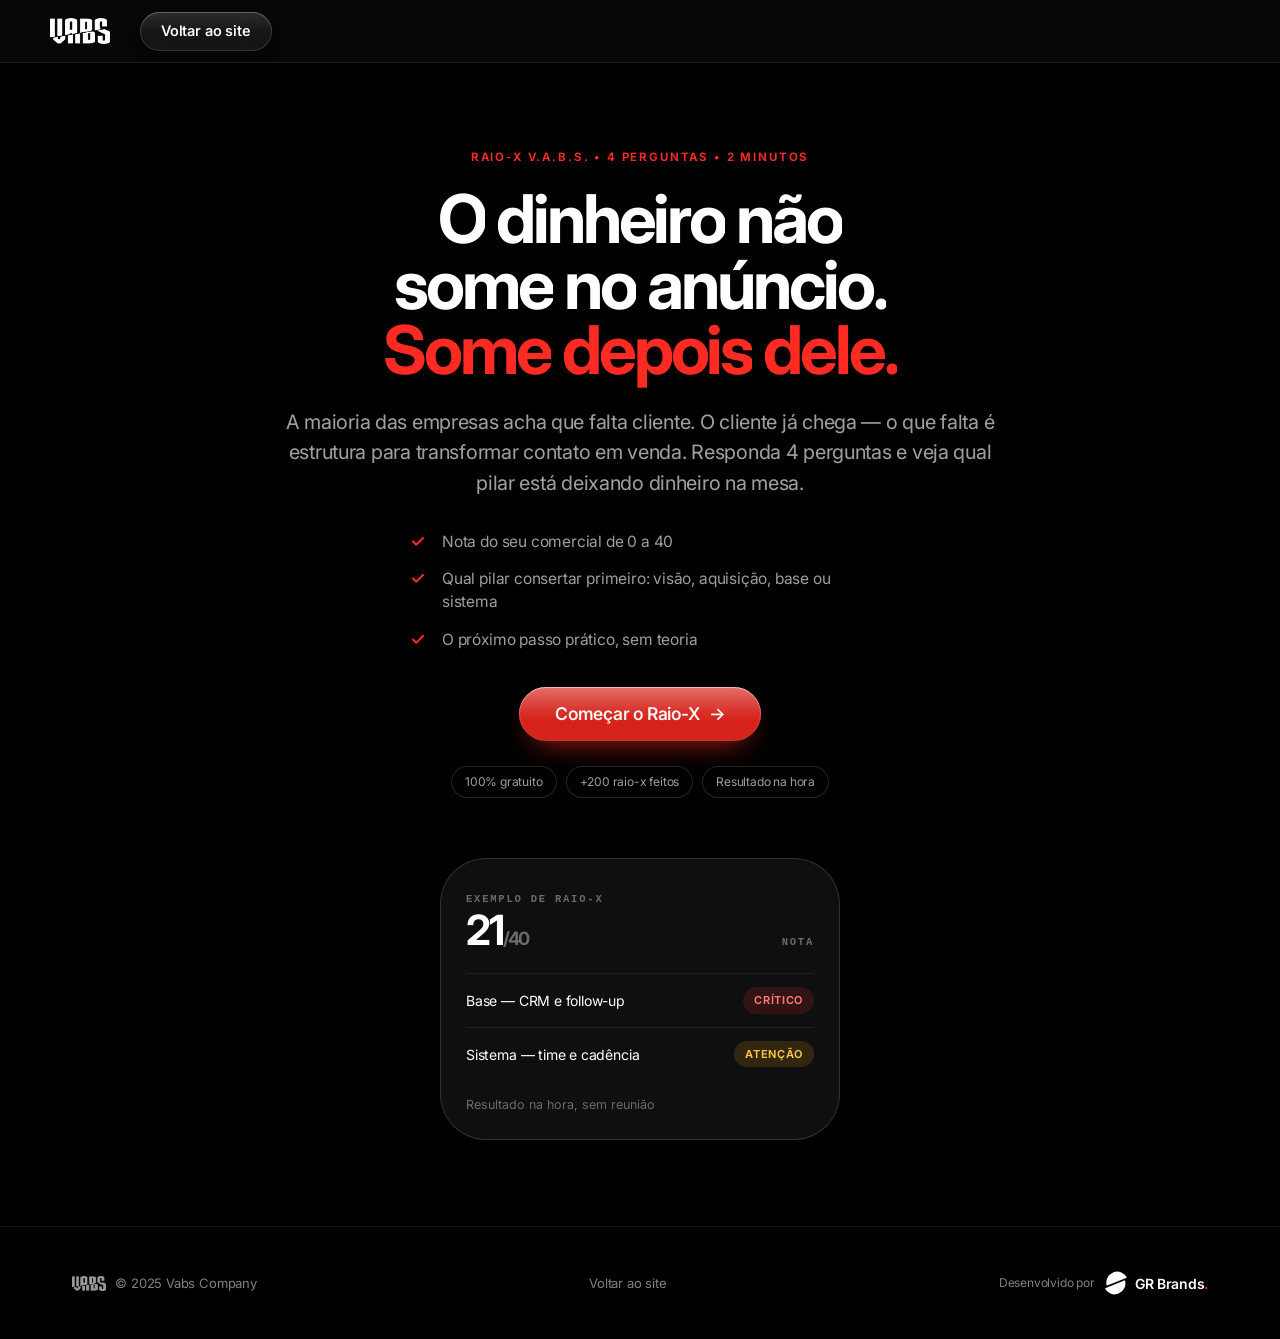
==== diagnostico.html @ a5743ab3 "Add files via upload" ====
<!doctype html>
<html lang="pt-BR">
<head>
<meta charset="utf-8">
<meta name="viewport" content="width=device-width, initial-scale=1, viewport-fit=cover">
<title>Raio-X V.A.B.S. — Vabs Company</title>
<meta name="description" content="Responda 4 perguntas e veja qual pilar do seu comercial está deixando dinheiro na mesa. Nota de 0 a 40, diagnóstico dos 4 pilares e plano de prioridades.">
<meta name="robots" content="noindex">
<meta name="theme-color" content="#000000">
<link rel="icon" href="assets/img/vabs-logo.png" type="image/png">
<link rel="preconnect" href="https://fonts.googleapis.com">
<link rel="preconnect" href="https://fonts.gstatic.com" crossorigin>
<link rel="stylesheet" href="https://fonts.googleapis.com/css2?family=Inter:opsz,wght@14..32,400;14..32,500;14..32,600;14..32,700;14..32,800&display=swap">
<link rel="stylesheet" href="assets/css/style.css">
</head>
<body class="rx">

<header class="nav">
  <div class="nav__in">
    <a class="nav__logo" href="index.html" aria-label="Vabs Company">
      <img src="assets/img/vabs-mark.png" alt="Vabs Company" width="833" height="364">
    </a>
    <div class="nav__act">
      <a class="btn btn--outline" href="index.html">Voltar ao site</a>
    </div>
  </div>
</header>

<!-- ===================== intro ===================== -->
<main class="rx__main" id="tela-intro">
  <div class="wrap wrap--narrow center">
    <span class="eyebrow">Raio-X V.A.B.S. • 4 perguntas • 2 minutos</span>
    <h1 class="h-xl" style="font-size:clamp(2.2rem,5.6vw,4.2rem)">O dinheiro não some no anúncio.<br><span class="accent">Some depois dele.</span></h1>
    <p class="lede" style="margin-top:24px">A maioria das empresas acha que falta cliente. O cliente já chega — o que falta é estrutura para transformar contato em venda. Responda 4 perguntas e veja qual pilar está deixando dinheiro na mesa.</p>

    <ul class="rx-bullets" data-cascade="110">
      <li><svg width="16" height="16" viewBox="0 0 16 16" fill="none"><path d="M3 8.5l3.2 3.2L13 5" stroke="currentColor" stroke-width="2" stroke-linecap="round" stroke-linejoin="round"/></svg>Nota do seu comercial de 0 a 40</li>
      <li><svg width="16" height="16" viewBox="0 0 16 16" fill="none"><path d="M3 8.5l3.2 3.2L13 5" stroke="currentColor" stroke-width="2" stroke-linecap="round" stroke-linejoin="round"/></svg>Qual pilar consertar primeiro: visão, aquisição, base ou sistema</li>
      <li><svg width="16" height="16" viewBox="0 0 16 16" fill="none"><path d="M3 8.5l3.2 3.2L13 5" stroke="currentColor" stroke-width="2" stroke-linecap="round" stroke-linejoin="round"/></svg>O próximo passo prático, sem teoria</li>
    </ul>

    <div style="margin-top:36px">
      <a class="btn btn--lg" href="#" id="btn-comecar">Começar o Raio-X <span class="arw">→</span></a>
    </div>

    <div class="rx-tags" data-cascade="80">
      <span>100% gratuito</span><span>+200 raio-x feitos</span><span>Resultado na hora</span>
    </div>

    <!-- exemplo -->
    <div class="rx-demo" style="text-align:left">
      <span class="mono-label">Exemplo de raio-x</span>
      <div class="rx-demo__score">
        <b>21<i style="font-style:normal;color:var(--faint);font-size:.44em">/40</i></b>
        <span class="mono-label">Nota</span>
      </div>
      <div class="rx-row"><span>Base — CRM e follow-up</span><span class="chip chip--bad">Crítico</span></div>
      <div class="rx-row"><span>Sistema — time e cadência</span><span class="chip chip--warn">Atenção</span></div>
      <p class="tiny" style="margin-top:16px">Resultado na hora, sem reunião</p>
    </div>
  </div>
</main>

<!-- ===================== quiz ===================== -->
<div id="tela-quiz" hidden>
  <div class="q-top">
    <div class="q-top__in">
      <button class="q-back" id="btn-voltar">‹ Voltar</button>
      <span class="q-step" id="q-step">Etapa 1 de 6</span>
    </div>
    <div class="wrap wrap--narrow" style="max-width:720px">
      <div class="q-bar"><i id="q-bar" style="width:17%"></i></div>
      <p class="q-eta" id="q-eta">Faltam 5 etapas — cerca de 75 segundos</p>
    </div>
  </div>

  <main class="rx__main">
    <div class="q-card" id="q-card"></div>
  </main>
</div>

<!-- ===================== resultado ===================== -->
<div id="tela-resultado" hidden>
  <main class="rx__main">
    <div class="wrap wrap--narrow">
      <div class="center" style="margin-bottom:34px">
        <span class="eyebrow">Seu Raio-X V.A.B.S.</span>
        <h1 class="h-lg" id="res-titulo">Aqui está o seu diagnóstico</h1>
      </div>

      <div class="res-score">
        <span class="mono-label">Nota do comercial</span>
        <b><span id="res-nota">0</span><i>/40</i></b>
        <p class="small" id="res-frase" style="margin-top:14px"></p>
      </div>

      <div class="res-pillars" id="res-pilares" data-cascade="110"></div>

      <div class="res-next">
        <span class="mono-label">Plano de prioridades</span>
        <h2 class="h-md" style="margin:12px 0 14px" id="res-prio"></h2>
        <p class="small" id="res-prio-d"></p>
        <div style="margin-top:26px">
          <a class="btn btn--block btn--lg" href="index.html#planos">Ver como a Vabs resolve isso <span class="arw">→</span></a>
        </div>
        <p class="tiny" style="margin-top:14px;text-align:center">Resposta em 24h úteis · Ciclo mínimo de 90 dias</p>
      </div>
    </div>
  </main>
</div>

<footer class="foot">
  <div class="foot__in">
    <div class="foot__logo">
      <img src="assets/img/vabs-mark.png" alt="" width="833" height="364">
      <span>© 2025 Vabs Company</span>
    </div>
    <nav><a href="index.html">Voltar ao site</a></nav>
    <a class="gr-credit" href="https://grbrands.com.br" target="_blank" rel="noopener noreferrer" aria-label="Desenvolvido por GR Brands — abrir site"><span>Desenvolvido por</span><span class="gr-lockup"><img src="assets/img/grbrands-icon-white.svg" alt="" width="24" height="24"><strong>GR Brands<span class="gr-dot">.</span></strong></span></a>
  </div>
</footer>

<script src="assets/js/ui.js" defer></script>
<script src="assets/js/raiox.js" defer></script>
</body>
</html>
---- assets/css/style.css ----
/* ==========================================================================
   VABS COMPANY — sistema visual
   Preto, branco e um vermelho. Tipografia grande, hairlines, muito ar.
   ========================================================================== */

/* --- 1. Reset ------------------------------------------------------------ */
*,*::before,*::after{box-sizing:border-box}
*{margin:0}
html{-webkit-text-size-adjust:100%}
img,svg,video{display:block;max-width:100%;height:auto}
button,input,select,textarea{font:inherit;color:inherit}
button{background:none;border:0;cursor:pointer}
a{color:inherit;text-decoration:none}
[hidden]{display:none!important}
:focus-visible{outline:2px solid var(--accent);outline-offset:3px;border-radius:4px}

/* --- 2. Tokens ----------------------------------------------------------- */
:root{
  --black:#000;
  --ink:#08080a;
  --paper:#fff;
  --mist:#f5f5f7;
  --mist-2:#ebebef;

  --red:#ff2b22;          /* sobre escuro */
  --red-ink:#d70015;      /* sobre claro  */

  --font:"Inter","SF Pro Display",-apple-system,BlinkMacSystemFont,"Segoe UI",Helvetica,Arial,sans-serif;
  --mono:"SF Mono",ui-monospace,"JetBrains Mono",Menlo,Consolas,monospace;

  --nav-h:52px;
  --bar-h:34px;
  --r-sm:16px;
  --r-md:24px;
  --r-lg:34px;
  --r-xl:46px;
  --r-sec:clamp(30px,3.6vw,60px);

  --ease:cubic-bezier(.24,.72,.26,1);

  /* tema padrão: escuro */
  --bg:var(--black);
  --fg:#fff;
  --dim:rgba(255,255,255,.62);
  --faint:rgba(255,255,255,.38);
  --line:rgba(255,255,255,.14);
  --line-soft:rgba(255,255,255,.07);
  --card:#0f0f12;
  --accent:var(--red);
}

.t-light{
  --bg:var(--paper);
  --fg:#0b0b0c;
  --dim:rgba(11,11,12,.62);
  --faint:rgba(11,11,12,.42);
  --line:rgba(0,0,0,.12);
  --line-soft:rgba(0,0,0,.06);
  --card:#fff;
  --accent:var(--red-ink);
}
.t-mist{
  --bg:var(--mist);
  --fg:#0b0b0c;
  --dim:rgba(11,11,12,.62);
  --faint:rgba(11,11,12,.42);
  --line:rgba(0,0,0,.12);
  --line-soft:rgba(0,0,0,.06);
  --card:#fff;
  --accent:var(--red-ink);
}
.t-ink{ --bg:var(--ink); --card:#141418; }

/* --- 3. Base ------------------------------------------------------------- */
body{
  font-family:var(--font);
  background:var(--black);
  color:#fff;
  font-size:17px;
  line-height:1.5;
  letter-spacing:-.011em;
  -webkit-font-smoothing:antialiased;
  text-rendering:optimizeLegibility;
  overflow-x:hidden;
}
::selection{background:var(--red);color:#fff}

.sec{
  background:var(--bg);
  color:var(--fg);
  padding-block:clamp(76px,9.5vw,148px);
  position:relative;
  border-radius:var(--r-sec);
}
/* a última encosta no rodapé */
.sec.final{border-radius:var(--r-sec) var(--r-sec) 0 0}

/* seções que passam por baixo da anterior */
#noventa,#clientes{z-index:2;box-shadow:0 26px 50px -26px rgba(0,0,0,.45)}
#planos,#faq{z-index:1;margin-top:calc(var(--r-sec) * -1);border-radius:0 0 var(--r-sec) var(--r-sec)}
#planos{padding-top:calc(clamp(76px,9.5vw,148px) + var(--r-sec))}
#faq{padding-top:calc(clamp(76px,9.5vw,148px) + var(--r-sec))}
.sec--tight{padding-block:clamp(56px,6vw,88px)}
.wrap{width:100%;max-width:1180px;margin-inline:auto;padding-inline:22px}
.wrap--mid{max-width:960px}
.wrap--narrow{max-width:760px}
.center{text-align:center}

/* --- 4. Tipografia ------------------------------------------------------- */
.eyebrow{
  font-size:11.5px;font-weight:650;letter-spacing:.16em;text-transform:uppercase;
  color:var(--accent);display:block;margin-bottom:20px;
}
.eyebrow--mute{color:var(--faint)}

.h-xl,.h-lg,.h-md{
  font-weight:700;letter-spacing:-.038em;line-height:1.03;text-wrap:balance;
}
.h-xl{font-size:clamp(2.6rem,6.2vw,5.1rem);line-height:.98;letter-spacing:-.045em}
.h-lg{font-size:clamp(2.1rem,4.9vw,3.75rem)}
.h-md{font-size:clamp(1.5rem,2.6vw,2.15rem);letter-spacing:-.03em}
.h-sm{font-size:clamp(1.12rem,1.6vw,1.34rem);font-weight:650;letter-spacing:-.022em;line-height:1.22}

.lede{
  font-size:clamp(1.05rem,1.55vw,1.32rem);line-height:1.52;color:var(--dim);
  font-weight:420;letter-spacing:-.014em;text-wrap:pretty;
}
.small{font-size:14px;line-height:1.5;color:var(--dim)}
.tiny{font-size:12.5px;line-height:1.45;color:var(--faint);letter-spacing:0}
.accent{color:var(--accent)}
.fg-dim{color:var(--dim)}

.mono-label{
  font-family:var(--mono);font-size:10.5px;font-weight:600;
  letter-spacing:.17em;text-transform:uppercase;color:var(--faint);
}

/* --- 5. Botões (liquid glass) -------------------------------------------- */
.btn{
  --btn-bg:var(--accent);--btn-fg:#fff;
  position:relative;isolation:isolate;overflow:hidden;
  display:inline-flex;align-items:center;justify-content:center;gap:9px;
  color:var(--btn-fg);
  background:color-mix(in srgb,var(--btn-bg) 84%,transparent);
  -webkit-backdrop-filter:blur(18px) saturate(190%);
  backdrop-filter:blur(18px) saturate(190%);
  padding:15px 28px;border-radius:999px;
  font-size:16px;font-weight:560;letter-spacing:-.012em;line-height:1;
  box-shadow:
    inset 0 1px 0 rgba(255,255,255,.42),
    inset 0 -1px 0 rgba(0,0,0,.20),
    inset 0 0 0 1px rgba(255,255,255,.18),
    0 12px 30px -14px color-mix(in srgb,var(--btn-bg) 85%,transparent);
  transition:transform .28s var(--ease),box-shadow .28s var(--ease),background .28s var(--ease);
  will-change:transform;
}
/* reflexo fixo no topo */
.btn::before{
  content:"";position:absolute;inset:0;z-index:-1;pointer-events:none;
  background:linear-gradient(180deg,rgba(255,255,255,.34),rgba(255,255,255,.07) 44%,rgba(255,255,255,0) 62%);
}
/* varredura especular no hover */
.btn::after{
  content:"";position:absolute;top:-20%;left:-65%;width:42%;height:140%;z-index:-1;
  pointer-events:none;transform:skewX(-18deg);
  background:linear-gradient(100deg,transparent,rgba(255,255,255,.30),transparent);
  transition:left .7s var(--ease);
}
.btn:hover{
  transform:translateY(-2px);
  background:color-mix(in srgb,var(--btn-bg) 94%,transparent);
  box-shadow:
    inset 0 1px 0 rgba(255,255,255,.55),
    inset 0 -1px 0 rgba(0,0,0,.22),
    inset 0 0 0 1px rgba(255,255,255,.26),
    0 20px 44px -16px color-mix(in srgb,var(--btn-bg) 90%,transparent);
}
.btn:hover::after{left:125%}
.btn:active{transform:translateY(0) scale(.985)}
.btn--lg{padding:18px 36px;font-size:17.5px}
@media(max-width:430px){
  .btn{padding:14px 22px;font-size:15px}
  .btn--lg{padding:16px 22px;font-size:15.5px}
}

.btn--solid{--btn-bg:var(--fg);--btn-fg:var(--bg)}
.btn--solid::before{background:linear-gradient(180deg,rgba(255,255,255,.22),transparent 55%)}

.btn--outline{
  --btn-fg:var(--fg);
  background:color-mix(in srgb,var(--fg) 6%,transparent);
  box-shadow:
    inset 0 1px 0 color-mix(in srgb,var(--fg) 14%,transparent),
    inset 0 0 0 1px var(--line),
    0 10px 26px -18px rgba(0,0,0,.6);
}
.btn--outline::before{background:linear-gradient(180deg,color-mix(in srgb,var(--fg) 10%,transparent),transparent 55%)}
.btn--outline:hover{
  background:color-mix(in srgb,var(--fg) 12%,transparent);
  box-shadow:
    inset 0 1px 0 color-mix(in srgb,var(--fg) 22%,transparent),
    inset 0 0 0 1px color-mix(in srgb,var(--fg) 26%,transparent),
    0 16px 34px -18px rgba(0,0,0,.6);
}
.btn--outline::after{background:linear-gradient(100deg,transparent,color-mix(in srgb,var(--fg) 16%,transparent),transparent)}

.btn--block{display:flex;width:100%}
.btn .arw{transition:transform .25s var(--ease)}
.btn:hover .arw{transform:translateX(4px)}

.link-cta{
  display:inline-flex;align-items:center;gap:5px;color:var(--accent);
  font-size:17px;font-weight:500;letter-spacing:-.014em;
}
.link-cta::after{content:"\203a";font-size:20px;line-height:1;transition:transform .25s var(--ease)}
.link-cta:hover::after{transform:translateX(4px)}

/* --- 6. Barra de anúncio + navegação ------------------------------------- */
.topbar{
  background:var(--red);color:#fff;min-height:var(--bar-h);padding-block:8px;
  display:flex;align-items:center;justify-content:center;
  font-size:12.5px;font-weight:500;letter-spacing:-.005em;
  padding-inline:44px;text-align:center;position:relative;z-index:60;
}
.topbar a{display:inline-flex;align-items:center;gap:6px}
.topbar a::after{content:"›";font-size:15px;opacity:.8}
.topbar__x{
  position:absolute;right:12px;top:50%;transform:translateY(-50%);
  width:26px;height:26px;display:grid;place-items:center;opacity:.65;font-size:15px;
}
.topbar__x:hover{opacity:1}

.nav{
  position:sticky;top:0;z-index:50;
  padding-block:0;background:transparent;border:0;
  transition:padding-block .5s var(--ease);
}
.nav.is-shrunk{padding-block:12px}

/* a ilha */
.nav__in{
  --island-pad:12px;
  position:relative;display:flex;align-items:center;gap:30px;
  width:100%;margin-inline:auto;
  padding:var(--island-pad) max(22px,calc((100vw - 1180px) / 2));
  border-radius:0;
  background:rgba(10,10,12,.62);
  -webkit-backdrop-filter:blur(26px) saturate(190%);
  backdrop-filter:blur(26px) saturate(190%);
  box-shadow:inset 0 -1px 0 rgba(255,255,255,.09);
  transition:width .55s var(--ease),background .45s var(--ease),
             box-shadow .45s var(--ease),padding .5s var(--ease),
             border-radius .5s var(--ease);
}
.nav.is-shrunk .nav__in{
  --island-pad:10px;
  width:min(1060px,calc(100% - 28px));
  padding:var(--island-pad) var(--island-pad) var(--island-pad) 24px;
  border-radius:999px;
  background:rgba(12,12,14,.80);
  box-shadow:
    inset 0 1px 0 rgba(255,255,255,.20),
    inset 0 0 0 1px rgba(255,255,255,.13),
    0 22px 52px -22px rgba(0,0,0,.95);
}

.nav__logo{display:flex;align-items:center;flex-shrink:0}
.nav__logo img{
  width:auto;height:26px;
  transition:height .45s var(--ease);
}
.nav.is-shrunk .nav__logo img{height:21px}

.nav__menu{display:none;align-items:center;gap:26px;margin-inline:auto}
.nav__menu a{
  position:relative;padding-block:6px;
  font-size:14.5px;font-weight:460;letter-spacing:-.012em;
  color:rgba(255,255,255,.72);transition:color .25s var(--ease);
}
.nav__menu a::after{
  content:"";position:absolute;left:0;right:0;bottom:0;height:2px;
  background:var(--red);border-radius:2px;
  transform:scaleX(0);transform-origin:left;
  transition:transform .38s var(--ease);
}
.nav__menu a:hover{color:#fff}
.nav__menu a:hover::after{transform:scaleX(1)}

/* seção em que estamos: a linha acende */
.nav__menu a.is-here{color:#fff}
.nav__menu a.is-here::after{transform:scaleX(1)}

.nav__act{display:flex;align-items:center;gap:9px;margin-left:auto}
.nav__act .btn{padding:12px 21px;font-size:14.5px}
.nav__ghost{display:none}

@media(min-width:900px){
  .nav__menu{display:flex}
  .nav__act{margin-left:0}
  .nav__ghost{display:inline-flex}
}

/* --- 7. Hero ------------------------------------------------------------- */
.hero{
  position:relative;background:var(--black);color:#fff;overflow:hidden;
  padding-top:clamp(40px,5vw,66px);padding-bottom:clamp(20px,4vw,40px);
  border-radius:0 0 var(--r-sec) var(--r-sec);
}
.hero__bg{
  position:absolute;inset:0;z-index:0;pointer-events:none;
  background:url("../img/hero-bg.webp") center top/cover no-repeat;
  opacity:.22;filter:grayscale(.35) contrast(1.1);
  -webkit-mask-image:linear-gradient(180deg,rgba(0,0,0,.9) 0%,rgba(0,0,0,.35) 45%,transparent 78%);
  mask-image:linear-gradient(180deg,rgba(0,0,0,.9) 0%,rgba(0,0,0,.35) 45%,transparent 78%);
}
.hero__glow{
  position:absolute;top:-180px;left:50%;transform:translateX(-50%);
  width:min(980px,120vw);aspect-ratio:1;z-index:0;pointer-events:none;
  background:radial-gradient(circle,rgba(255,43,34,.20),transparent 62%);
}
.hero__in{position:relative;z-index:1;will-change:transform}
.hero .h-xl{max-width:14ch;margin-inline:auto}
.hero__lede{max-width:56ch;margin:22px auto 0}

.hero__pill{
  display:inline-flex;align-items:center;gap:9px;margin-top:24px;
  padding:9px 18px 9px 14px;border-radius:999px;
  background:rgba(255,255,255,.05);box-shadow:inset 0 0 0 1px rgba(255,255,255,.12);
  font-size:13.5px;color:rgba(255,255,255,.8);
}
.hero__pill .dot{width:6px;height:6px;border-radius:50%;background:var(--red);flex:none}

.hero__cta{margin-top:28px;display:flex;flex-direction:column;align-items:center;gap:14px}
.hero__proof{
  margin-top:24px;display:flex;flex-wrap:wrap;align-items:center;justify-content:center;gap:12px;
}
.avatars{display:flex}
.avatars img{
  width:32px;height:32px;border-radius:50%;object-fit:cover;
  border:2px solid #000;margin-left:-9px;background:#fff;
}
.avatars img:first-child{margin-left:0}

/* Painel — card 3D que se endireita conforme a rolagem */
.panel-stage{
  position:relative;z-index:1;
  perspective:1200px;perspective-origin:50% 0%;
  padding-top:clamp(46px,6vw,74px);
}
.panel-shell{
  position:relative;max-width:960px;margin-inline:auto;
  transform-style:preserve-3d;
  transform:rotateX(20deg) scale(1.05);
  will-change:transform;
}
/* moldura externa */
.panel-frame{
  padding:clamp(7px,.9vw,13px);border-radius:calc(var(--r-xl) + 10px);
  background:linear-gradient(180deg,rgba(255,255,255,.14),rgba(255,255,255,.03));
  box-shadow:
    inset 0 1px 0 rgba(255,255,255,.22),
    inset 0 0 0 1px rgba(255,255,255,.08),
    0 9px 20px rgba(0,0,0,.30),
    0 37px 37px rgba(0,0,0,.26),
    0 84px 50px rgba(0,0,0,.15),
    0 149px 60px rgba(0,0,0,.04);
}
.panel{
  background:linear-gradient(180deg,#151519,#0c0c0f);
  border-radius:var(--r-xl);
  box-shadow:inset 0 0 0 1px rgba(255,255,255,.1);
  overflow:hidden;
}
.panel__bar{
  display:flex;align-items:center;gap:8px;padding:13px 16px;
  border-bottom:1px solid rgba(255,255,255,.08);
}
.panel__dots{display:flex;gap:6px}
.panel__dots i{width:9px;height:9px;border-radius:50%;background:rgba(255,255,255,.18)}
.panel__dots i:first-child{background:#ff5f57}
.panel__dots i:nth-child(2){background:#febc2e}
.panel__dots i:nth-child(3){background:#28c840}
.panel__title{font-size:12.5px;color:rgba(255,255,255,.5);margin-inline:auto;letter-spacing:-.005em}
.panel__live{
  display:inline-flex;align-items:center;gap:6px;font-size:11px;font-weight:600;
  color:#ff7a70;background:rgba(255,43,34,.12);padding:5px 10px;border-radius:999px;
}
.panel__live i{width:5px;height:5px;border-radius:50%;background:var(--red);animation:pulse 1.8s infinite}
@keyframes pulse{0%,100%{opacity:1}50%{opacity:.25}}

.panel__body{padding:clamp(18px,2.6vw,28px)}
.panel__head{display:flex;align-items:flex-end;justify-content:space-between;gap:16px;flex-wrap:wrap}
.panel__big{font-size:clamp(1.9rem,4vw,2.9rem);font-weight:700;letter-spacing:-.04em;line-height:1}
.panel__delta{
  font-size:13px;font-weight:600;color:#3ddc7f;
  background:rgba(61,220,127,.12);padding:6px 11px;border-radius:999px;
}
.chart{margin-top:20px;width:100%;height:auto}
.chart .line{
  fill:none;stroke:var(--red);stroke-width:2.5;stroke-linecap:round;stroke-linejoin:round;
  stroke-dasharray:1400;stroke-dashoffset:1400;
}
.is-in .chart .line{animation:draw 1.9s var(--ease) forwards}
@keyframes draw{to{stroke-dashoffset:0}}
.chart .area{fill:url(#gRed);opacity:0;transition:opacity .8s .8s}
.is-in .chart .area{opacity:1}

.panel__grid{
  display:grid;grid-template-columns:repeat(3,1fr);gap:1px;margin-top:22px;
  background:rgba(255,255,255,.08);border-radius:var(--r-sm);overflow:hidden;
}
.panel__cell{background:#0d0d10;padding:15px 14px}
.panel__cell b{display:block;margin-top:6px;font-size:19px;font-weight:650;letter-spacing:-.03em}
.panel__cell.up b{color:#3ddc7f}

/* Compromissos */
.commit{
  display:flex;flex-wrap:wrap;justify-content:center;gap:10px 30px;
  margin-top:clamp(34px,4.4vw,52px);position:relative;z-index:1;
}
.commit li{display:flex;align-items:center;gap:8px;font-size:13.5px;color:rgba(255,255,255,.66)}
.commit svg{flex:none;color:var(--red)}

/* --- 8. Marquee ---------------------------------------------------------- */
.marquee{
  border-block:1px solid var(--line);padding-block:17px;border-radius:var(--r-sec);
  background:var(--bg);color:var(--fg);overflow:hidden;
  -webkit-mask-image:linear-gradient(90deg,transparent,#000 9%,#000 91%,transparent);
  mask-image:linear-gradient(90deg,transparent,#000 9%,#000 91%,transparent);
}
.marquee__track{display:flex;width:max-content;animation:slide 42s linear infinite}
.marquee:hover .marquee__track{animation-play-state:paused}
.marquee__track span{
  padding-inline:26px;font-size:14px;font-weight:500;color:var(--dim);
  white-space:nowrap;display:flex;align-items:center;gap:26px;
}
.marquee__track span::after{content:"";width:3px;height:3px;border-radius:50%;background:var(--accent);opacity:.7}
@keyframes slide{to{transform:translateX(-50%)}}

/* --- 9. Cabeçalho de seção ---------------------------------------------- */
.shead{max-width:720px;margin-inline:auto;text-align:center;margin-bottom:clamp(40px,5vw,66px)}
.shead .lede{margin-top:18px}
.shead--left{text-align:left;margin-inline:0}

/* --- 10. Dores (cards numerados) ---------------------------------------- */
.pains{display:grid;gap:18px}
.pain{
  background:var(--card);border-radius:var(--r-lg);padding:clamp(26px,3vw,36px);
  box-shadow:inset 0 0 0 1px var(--line-soft);position:relative;overflow:hidden;
}
.pain__n{
  font-size:13px;font-weight:700;letter-spacing:.1em;color:var(--accent);
  font-family:var(--mono);display:block;margin-bottom:18px;
}
.pain p{font-size:clamp(1rem,1.35vw,1.15rem);line-height:1.45;letter-spacing:-.018em;font-weight:450}
.pain::after{
  content:"";position:absolute;left:0;top:0;width:100%;height:2px;
  background:var(--accent);transform:scaleX(0);transform-origin:left;transition:transform .6s var(--ease);
}
.pain.is-in::after{transform:scaleX(1)}
.pains-foot{margin-top:34px;text-align:center;font-size:clamp(1rem,1.5vw,1.2rem);letter-spacing:-.02em}
@media(min-width:780px){.pains{grid-template-columns:repeat(3,1fr)}}

/* --- 11. Passos ---------------------------------------------------------- */
.steps{display:grid;gap:0}
.step{
  display:grid;gap:14px;padding-block:clamp(30px,3.6vw,44px);
  border-top:1px solid var(--line);align-items:start;
}
.step:last-child{border-bottom:1px solid var(--line)}
.step__n{
  font-family:var(--mono);font-size:11px;font-weight:600;letter-spacing:.17em;
  text-transform:uppercase;color:var(--accent);padding-top:6px;
}
.step__t{font-size:clamp(1.35rem,2.4vw,2rem);font-weight:680;letter-spacing:-.032em;line-height:1.1}
.step__d{color:var(--dim);max-width:46ch;line-height:1.5}
@media(min-width:800px){
  .step{grid-template-columns:130px 1.05fr 1fr;gap:34px;align-items:baseline}
}

/* --- 12. Timeline 90 dias ----------------------------------------------- */
.tl{position:relative;display:grid;gap:34px}
.tl::before{
  content:"";position:absolute;left:19px;top:14px;bottom:14px;width:1px;background:var(--line);
}
.tl__item{position:relative;padding-left:60px}
.tl__dot{
  position:absolute;left:0;top:0;width:39px;height:39px;border-radius:50%;
  display:grid;place-items:center;background:var(--bg);
  box-shadow:inset 0 0 0 1px var(--line);
  font-size:14px;font-weight:650;color:var(--faint);transition:all .5s var(--ease);
}
.tl__item.is-in .tl__dot{background:var(--accent);color:#fff;box-shadow:none}
.tl__when{font-family:var(--mono);font-size:10.5px;font-weight:600;letter-spacing:.17em;text-transform:uppercase;color:var(--accent)}
.tl__k{font-size:clamp(1.5rem,2.6vw,2.1rem);font-weight:700;letter-spacing:-.035em;margin:7px 0 8px;line-height:1}
.tl__d{color:var(--dim);max-width:42ch}
@media(min-width:980px){
  .tl{grid-template-columns:repeat(4,1fr);gap:22px}
  .tl::before{left:20px;right:20px;top:19px;bottom:auto;width:auto;height:1px}
  .tl__item{padding-left:0;padding-top:58px}
  .tl__d{max-width:none;font-size:15px}
}

/* --- 13. Planos ---------------------------------------------------------- */
.plans{display:grid;gap:22px;align-items:start}
@media(min-width:900px){.plans{grid-template-columns:1fr 1fr;gap:26px}}
.plan{
  background:var(--card);border-radius:var(--r-xl);padding:clamp(28px,3.2vw,44px);
  box-shadow:inset 0 0 0 1px var(--line);position:relative;
  display:flex;flex-direction:column;height:100%;
}
.plan--hero{
  box-shadow:inset 0 0 0 1.5px var(--accent);
  background:linear-gradient(180deg,color-mix(in srgb,var(--accent) 7%,var(--card)),var(--card));
}
.plan__tag{
  position:absolute;top:-13px;left:clamp(28px,3.2vw,44px);
  background:var(--accent);color:#fff;font-size:10.5px;font-weight:700;
  letter-spacing:.13em;text-transform:uppercase;padding:7px 14px;border-radius:999px;
}
.plan__kind{font-family:var(--mono);font-size:10.5px;font-weight:600;letter-spacing:.17em;text-transform:uppercase;color:var(--faint)}
.plan__name{font-size:clamp(1.5rem,2.4vw,2rem);font-weight:700;letter-spacing:-.035em;margin:12px 0 14px;line-height:1.05}
.plan__desc{color:var(--dim);font-size:15.5px;line-height:1.5}
.plan__list{list-style:none;padding:0;margin:26px 0 0;display:grid;gap:13px;border-top:1px solid var(--line-soft);padding-top:26px}
.plan__list li{display:grid;grid-template-columns:19px 1fr;gap:11px;font-size:15px;line-height:1.42;align-items:start}
.plan__list svg{margin-top:3px;color:var(--accent)}
.plan__foot{margin-top:auto;padding-top:28px}
.plan__note{font-size:12.5px;color:var(--faint);line-height:1.45;margin-bottom:16px}

/* --- 14. Método V.A.B.S. ------------------------------------------------- */
.vabs{display:grid;gap:0}
.vabs__row{
  display:grid;gap:12px;padding-block:clamp(28px,3.4vw,42px);
  border-top:1px solid var(--line);position:relative;
}
.vabs__row:last-child{border-bottom:1px solid var(--line)}
.vabs__letter{
  font-size:clamp(3.2rem,7vw,5.6rem);font-weight:800;line-height:.8;letter-spacing:-.06em;
  color:transparent;-webkit-text-stroke:1.5px var(--line);
  transition:color .5s var(--ease),-webkit-text-stroke-color .5s var(--ease);
}
.vabs__row.is-in .vabs__letter{color:var(--accent);-webkit-text-stroke-color:transparent}
.vabs__name{font-size:clamp(1.3rem,2.2vw,1.75rem);font-weight:680;letter-spacing:-.03em}
.vabs__desc{color:var(--dim);max-width:52ch;line-height:1.5}
@media(min-width:820px){
  .vabs__row{grid-template-columns:150px 260px 1fr;gap:34px;align-items:center}
}

/* --- 15. Comparativo ----------------------------------------------------- */
.vs{display:grid;gap:18px}
@media(min-width:880px){.vs{grid-template-columns:1fr 1fr;gap:24px}}
.vs__col{
  border-radius:var(--r-xl);padding:clamp(28px,3.2vw,42px);
  box-shadow:inset 0 0 0 1px var(--line);position:relative;
}
.vs__col--bad{background:color-mix(in srgb,var(--fg) 3%,transparent)}
.vs__col--good{background:var(--card);box-shadow:inset 0 0 0 1.5px var(--accent)}
.vs__tag{
  position:absolute;top:-13px;left:clamp(28px,3.2vw,42px);
  background:var(--accent);color:#fff;font-size:10.5px;font-weight:700;
  letter-spacing:.13em;text-transform:uppercase;padding:7px 14px;border-radius:999px;
}
.vs__kind{font-family:var(--mono);font-size:10.5px;font-weight:600;letter-spacing:.17em;text-transform:uppercase;color:var(--faint)}
.vs__t{font-size:clamp(1.35rem,2.2vw,1.8rem);font-weight:700;letter-spacing:-.035em;margin:12px 0 22px}
.vs__list{list-style:none;padding:0;margin:0;display:grid;gap:14px}
.vs__list li{display:grid;grid-template-columns:19px 1fr;gap:11px;font-size:15.5px;line-height:1.42;align-items:start}
.vs__list svg{margin-top:3px}
.vs__col--bad .vs__list li{color:var(--dim)}
.vs__col--bad svg{color:var(--faint)}
.vs__col--good svg{color:var(--accent)}

/* --- 16. Números --------------------------------------------------------- */
.stats{display:grid;gap:2px;background:var(--line);border-radius:var(--r-lg);overflow:hidden}
@media(min-width:760px){.stats{grid-template-columns:repeat(3,1fr)}}
.stat{background:var(--bg);padding:clamp(34px,4vw,52px) 28px;text-align:center}
.stat b{
  display:block;font-size:clamp(2.7rem,6vw,4.4rem);font-weight:700;
  letter-spacing:-.05em;line-height:1;
}
.stat>span{display:block;margin-top:12px;font-size:14px;color:var(--dim)}
.stat b span{font-size:.72em;vertical-align:.06em}

/* --- 17. Prints + depoimentos ------------------------------------------- */
.prints{columns:1;column-gap:12px}
@media(min-width:700px){.prints{columns:2}}
.print{
  background:#fff;border-radius:var(--r-md);overflow:hidden;margin:0 0 12px;
  break-inside:avoid;-webkit-column-break-inside:avoid;
  box-shadow:0 1px 3px rgba(0,0,0,.2),0 18px 40px -22px rgba(0,0,0,.5);
}
.print img{width:100%}
.quotes{display:grid;gap:16px;margin-top:clamp(34px,4vw,54px)}
@media(min-width:800px){.quotes{grid-template-columns:repeat(3,1fr)}}
.quote{
  padding:clamp(24px,2.6vw,32px);border-radius:var(--r-lg);
  background:var(--card);box-shadow:inset 0 0 0 1px var(--line-soft);
}
.quote b{
  display:block;font-size:clamp(1.35rem,2.2vw,1.7rem);font-weight:700;
  letter-spacing:-.035em;color:var(--accent);margin-bottom:14px;line-height:1;
}
.quote p{font-size:15.5px;line-height:1.5;color:var(--dim)}

/* --- 18. Time ------------------------------------------------------------ */
.founders{display:grid;gap:18px;margin-bottom:22px}
@media(min-width:720px){.founders{grid-template-columns:1fr 1fr}}
.founder{
  border-radius:var(--r-xl);overflow:hidden;background:var(--card);
  box-shadow:inset 0 0 0 1px var(--line-soft);
  display:grid;grid-template-columns:118px 1fr;align-items:center;gap:0;
}
.founder img{width:100%;height:100%;object-fit:cover;aspect-ratio:3/4;filter:grayscale(1) contrast(1.05)}
.founder__txt{padding:22px}
.founder__role{font-family:var(--mono);font-size:10px;font-weight:600;letter-spacing:.16em;text-transform:uppercase;color:var(--accent)}
.founder__n{font-size:clamp(1.15rem,1.9vw,1.45rem);font-weight:680;letter-spacing:-.028em;margin:8px 0 7px}
.founder__d{font-size:14px;color:var(--dim);line-height:1.42}
@media(min-width:520px){.founder{grid-template-columns:160px 1fr}}

.roles{display:grid;grid-template-columns:repeat(2,1fr);gap:2px;padding:0;margin:0;background:var(--line);border-radius:var(--r-md);overflow:hidden}
@media(min-width:680px){.roles{grid-template-columns:repeat(4,1fr)}}
.roles li{
  background:var(--bg);list-style:none;padding:22px 16px;text-align:center;
  font-size:13.5px;font-weight:500;color:var(--dim);letter-spacing:-.008em;
}
.team-foot{margin-top:30px;text-align:center;font-size:clamp(1rem,1.5vw,1.2rem);letter-spacing:-.02em}

/* --- 19. Galeria (carrossel) -------------------------------------------- */
.gal4__head{
  display:flex;align-items:flex-end;justify-content:space-between;gap:26px;
  margin-bottom:clamp(28px,3.6vw,48px);
}
.gal4__head .lede{margin-top:16px;max-width:52ch}
.gal4__nav{display:none;gap:10px;flex-shrink:0}
@media(min-width:768px){.gal4__nav{display:flex}}
.gal4__btn{
  width:46px;height:46px;border-radius:999px;display:grid;place-items:center;
  color:var(--fg);background:color-mix(in srgb,var(--fg) 5%,transparent);
  -webkit-backdrop-filter:blur(16px) saturate(180%);
  backdrop-filter:blur(16px) saturate(180%);
  box-shadow:inset 0 1px 0 color-mix(in srgb,var(--fg) 16%,transparent),
             inset 0 0 0 1px var(--line);
  transition:transform .25s var(--ease),background .25s var(--ease),opacity .25s var(--ease);
}
.gal4__btn:hover{transform:translateY(-2px);background:color-mix(in srgb,var(--fg) 12%,transparent)}
.gal4__btn:disabled{opacity:.3;pointer-events:none}

.gal4{
  display:flex;gap:20px;overflow-x:auto;align-items:flex-start;
  --gal-pad:max(22px,calc((100vw - 1180px) / 2));
  padding-inline:var(--gal-pad);padding-block:20px;
  scroll-padding-inline-start:var(--gal-pad);
  scroll-snap-type:x mandatory;scrollbar-width:none;
}
.gal4::-webkit-scrollbar{display:none}
.gal4__item{
  flex:0 0 min(78vw,330px);scroll-snap-align:start;margin:0;
  position:relative;min-height:27rem;overflow:hidden;
  border-radius:var(--r-xl);background:var(--card);
  box-shadow:inset 0 0 0 1px var(--line-soft);
  transition:transform .5s var(--ease);
}
@media(min-width:1024px){.gal4__item{flex-basis:360px}}
.gal4__item:hover{transform:translateY(-6px)}
.gal4__item{cursor:zoom-in}
.gal4__item:focus-visible{outline:2px solid var(--accent);outline-offset:4px}
.gal4__item img{
  position:absolute;inset:0;width:100%;height:100%;object-fit:cover;object-position:center;
  transition:transform .6s var(--ease);
}
.gal4__item:hover img{transform:scale(1.06)}
.gal4__item figcaption{
  position:absolute;inset:auto 0 0 0;padding:26px;
  color:#fff;font-size:15px;line-height:1.4;
  background:linear-gradient(180deg,transparent,rgba(0,0,0,.55) 45%,rgba(0,0,0,.86));
}
/* degraus da cascata */
.gal4__item:nth-child(2){margin-top:20px}
.gal4__item:nth-child(3){margin-top:40px}
.gal4__item:nth-child(4){margin-top:20px}
@media(max-width:767px){.gal4__item{margin-top:0!important}}

.gal4__dots{display:flex;justify-content:center;gap:8px;margin-top:26px}
.gal4__dots button{
  width:8px;height:8px;border-radius:50%;
  background:color-mix(in srgb,var(--fg) 20%,transparent);
  transition:background .3s var(--ease),width .3s var(--ease);
}
.gal4__dots button[aria-current="true"]{background:var(--accent);width:22px;border-radius:999px}

/* --- 19b. Lightbox ------------------------------------------------------- */
.lb{
  width:min(1100px,92vw);max-width:none;max-height:94vh;
  margin:auto;padding:0;border:0;background:transparent;color:#fff;overflow:visible;
}
.lb[open]{display:flex;flex-direction:column;align-items:center;justify-content:center}
.lb::backdrop{
  background:rgba(0,0,0,.72);
  -webkit-backdrop-filter:blur(18px) saturate(160%);
  backdrop-filter:blur(18px) saturate(160%);
}
.lb[open]{animation:lbIn .38s cubic-bezier(.24,.72,.26,1)}
@keyframes lbIn{from{opacity:0;transform:scale(.96) translateY(14px)}to{opacity:1;transform:none}}
.lb__fig{
  margin:0;width:auto;max-width:100%;border-radius:var(--r-xl);overflow:hidden;
  background:#101013;box-shadow:0 40px 90px -30px rgba(0,0,0,.9);
}
.lb__fig img{display:block;width:auto;max-width:100%;max-height:76vh}
.lb__cap{
  display:flex;align-items:center;justify-content:center;gap:10px;
  margin-top:16px;font-size:13px;color:rgba(255,255,255,.62);
}
.lb__btn{
  position:absolute;top:50%;translate:0 -50%;
  width:52px;height:52px;border-radius:999px;display:grid;place-items:center;
  color:#fff;background:rgba(255,255,255,.12);
  -webkit-backdrop-filter:blur(18px) saturate(180%);
  backdrop-filter:blur(18px) saturate(180%);
  box-shadow:inset 0 1px 0 rgba(255,255,255,.3),inset 0 0 0 1px rgba(255,255,255,.16);
  transition:transform .25s var(--ease),background .25s var(--ease);
}
.lb__btn:hover{transform:translateY(-50%) scale(1.06);background:rgba(255,255,255,.2)}
.lb__prev{left:-16px}
.lb__next{right:-16px}
@media(max-width:820px){.lb__prev{left:6px}.lb__next{right:6px}}
.lb__x{
  position:absolute;top:-48px;right:0;
  width:40px;height:40px;border-radius:999px;display:grid;place-items:center;
  color:#fff;background:rgba(255,255,255,.12);
  box-shadow:inset 0 0 0 1px rgba(255,255,255,.16);
}
.lb__x:hover{background:rgba(255,255,255,.22)}

/* --- 20. FAQ ------------------------------------------------------------- */
.faq{border-top:1px solid var(--line)}
.faq__i{border-bottom:1px solid var(--line)}
.faq__q{
  width:100%;display:flex;align-items:center;justify-content:space-between;gap:24px;
  padding:26px 0;text-align:left;
  font-size:clamp(1.02rem,1.55vw,1.2rem);font-weight:560;letter-spacing:-.022em;
}
.faq__q:hover{color:var(--accent)}
.faq__ic{
  flex:none;width:26px;height:26px;border-radius:50%;display:grid;place-items:center;
  box-shadow:inset 0 0 0 1px var(--line);transition:transform .35s var(--ease),background .25s;
  font-size:17px;line-height:0;color:var(--fg);
}
.faq__i.is-open .faq__ic{transform:rotate(45deg);background:var(--accent);color:#fff;box-shadow:none}
.faq__a{overflow:hidden;display:grid;grid-template-rows:0fr;transition:grid-template-rows .4s var(--ease)}
.faq__i.is-open .faq__a{grid-template-rows:1fr}
.faq__a>div{min-height:0}
.faq__a p{padding-bottom:28px;max-width:66ch;color:var(--dim);line-height:1.55}

/* --- 21. CTA final ------------------------------------------------------- */
.final{
  position:relative;overflow:hidden;text-align:center;
  padding-block:clamp(88px,11vw,164px);
}
.final__glow{
  position:absolute;left:50%;top:50%;transform:translate(-50%,-50%);
  width:min(1100px,140vw);aspect-ratio:1;pointer-events:none;
  background:radial-gradient(circle,rgba(255,43,34,.20),transparent 60%);
}
.final__in{position:relative;z-index:1}

/* --- 22. Rodapé ---------------------------------------------------------- */
.foot{background:var(--black);color:rgba(255,255,255,.5);padding-block:44px;border-top:1px solid rgba(255,255,255,.08)}
.foot__in{
  max-width:1180px;margin-inline:auto;padding-inline:22px;
  display:flex;flex-wrap:wrap;align-items:center;justify-content:space-between;gap:18px;
  font-size:13px;
}
.foot__logo{display:flex;align-items:center;gap:9px}
.foot__logo img{width:auto;height:15px;opacity:.6}
.foot nav{display:flex;flex-wrap:wrap;gap:20px}
.foot nav a:hover{color:#fff}

/* assinatura GR Brands */
.gr-credit{
  display:inline-flex;align-items:center;gap:.55rem;flex:none;
  color:rgba(255,255,255,.5);font-size:12px;
  transition:transform .25s var(--ease),color .25s var(--ease);
}
.gr-credit:hover{transform:translateY(-1px);color:rgba(255,255,255,.72)}
.gr-lockup{display:inline-flex;align-items:center;gap:.45rem;color:#fff}
.gr-credit .gr-lockup img{width:24px;height:24px;flex:none}
.gr-lockup strong{font-size:14px;font-weight:600;letter-spacing:-.02em;white-space:nowrap}
.gr-dot{color:var(--red)}
@media(max-width:700px){.gr-credit{width:100%;margin-top:.25rem}}

/* --- 23. Cascata --------------------------------------------------------- */
.casc>*{
  opacity:0;transform:translateY(34px) scale(.985);
  transition:opacity .72s var(--ease),transform .72s var(--ease);
}
.casc.is-in>*{opacity:1;transform:none}

/* --- 24. Títulos palavra a palavra --------------------------------------- */
.anim-t .w{
  display:inline-block;overflow:hidden;vertical-align:bottom;
  padding-bottom:.14em;margin-bottom:-.14em;
}
.anim-t .w>span{
  display:inline-block;transform:translateY(106%);
  transition:transform .9s var(--ease);
}
.anim-t.is-in .w>span{transform:none}

/* --- 25. Reveal ---------------------------------------------------------- */
.rv{opacity:0;transform:translateY(22px);transition:opacity .75s var(--ease),transform .75s var(--ease)}
.rv.is-in{opacity:1;transform:none}
.rv-d1{transition-delay:.08s}.rv-d2{transition-delay:.16s}.rv-d3{transition-delay:.24s}
@media(prefers-reduced-motion:reduce){
  *,*::before,*::after{animation-duration:.001ms!important;transition-duration:.001ms!important}
  .rv{opacity:1;transform:none}
  .casc>*{opacity:1;transform:none}
  .panel-shell{transform:none!important}
  .anim-t .w>span{transform:none}
  .chart .line{stroke-dashoffset:0}
}

/* ==========================================================================
   RAIO-X (diagnóstico)
   ========================================================================== */
.rx{min-height:100svh;display:flex;flex-direction:column;background:var(--black)}
.rx__main{flex:1;display:flex;align-items:center;padding-block:clamp(40px,7vw,86px)}

.rx-bullets{list-style:none;padding:0;margin:32px 0 0;display:grid;gap:14px;text-align:left;max-width:460px;margin-inline:auto}
.rx-bullets li{display:grid;grid-template-columns:20px 1fr;gap:12px;align-items:start;font-size:15.5px;color:var(--dim)}
.rx-bullets svg{margin-top:3px;color:var(--accent)}
.rx-tags{display:flex;flex-wrap:wrap;justify-content:center;gap:9px;margin-top:26px}
.rx-tags span{
  font-size:12px;color:var(--dim);padding:7px 14px;border-radius:999px;
  box-shadow:inset 0 0 0 1px var(--line);
}

.rx-demo{
  max-width:400px;margin:clamp(40px,5vw,60px) auto 0;padding:26px;
  border-radius:var(--r-xl);background:var(--card);box-shadow:inset 0 0 0 1px var(--line);
}
.rx-demo__score{display:flex;align-items:baseline;justify-content:space-between;margin-bottom:22px}
.rx-demo__score b{font-size:2.6rem;font-weight:700;letter-spacing:-.05em;line-height:1}
.rx-row{display:flex;align-items:center;justify-content:space-between;gap:14px;padding:13px 0;border-top:1px solid var(--line-soft);font-size:14px}
.chip{font-size:11px;font-weight:650;letter-spacing:.06em;text-transform:uppercase;padding:5px 11px;border-radius:999px}
.chip--bad{background:rgba(255,43,34,.14);color:#ff7a70}
.chip--warn{background:rgba(255,180,0,.14);color:#ffc248}
.chip--ok{background:rgba(61,220,127,.14);color:#3ddc7f}

/* Quiz */
.q-top{padding-block:18px;border-bottom:1px solid var(--line)}
.q-top__in{max-width:720px;margin-inline:auto;padding-inline:22px;display:flex;align-items:center;gap:16px}
.q-back{font-size:13.5px;color:var(--dim);display:inline-flex;align-items:center;gap:5px}
.q-back:hover{color:var(--fg)}
.q-step{font-family:var(--mono);font-size:10.5px;font-weight:600;letter-spacing:.16em;text-transform:uppercase;color:var(--faint);margin-left:auto}
.q-bar{height:2px;background:var(--line);border-radius:2px;margin-top:14px;overflow:hidden}
.q-bar i{display:block;height:100%;background:var(--accent);border-radius:2px;transition:width .5s var(--ease)}

.q-eta{text-align:center;font-size:12.5px;color:var(--faint);margin-top:12px}
.q-card{max-width:720px;margin-inline:auto;padding-inline:22px;width:100%}
.q-q{font-size:clamp(1.5rem,3.4vw,2.35rem);font-weight:700;letter-spacing:-.038em;line-height:1.1;text-wrap:balance}
.q-hint{margin-top:14px;color:var(--dim);font-size:15.5px}
.q-opts{display:grid;gap:11px;margin-top:34px}
.q-opt{
  display:flex;align-items:center;gap:15px;width:100%;text-align:left;
  padding:19px 22px;border-radius:var(--r-md);background:var(--card);
  box-shadow:inset 0 0 0 1px var(--line);
  font-size:16px;font-weight:480;letter-spacing:-.015em;
  transition:transform .2s var(--ease),box-shadow .2s var(--ease),background .2s var(--ease);
}
.q-opt:hover{transform:translateX(3px);box-shadow:inset 0 0 0 1.5px var(--accent)}
.q-opt__k{
  flex:none;width:26px;height:26px;border-radius:7px;display:grid;place-items:center;
  font-family:var(--mono);font-size:11px;font-weight:600;color:var(--faint);
  box-shadow:inset 0 0 0 1px var(--line);
}
.q-opt:hover .q-opt__k{background:var(--accent);color:#fff;box-shadow:none}
.q-opt.is-sel{box-shadow:inset 0 0 0 1.5px var(--accent);background:color-mix(in srgb,var(--accent) 9%,var(--card))}

.q-fade{animation:qin .45s var(--ease) both}
@keyframes qin{from{opacity:0;transform:translateY(14px)}to{opacity:1;transform:none}}

/* Formulário */
.f-grid{display:grid;gap:16px;margin-top:28px}
.f-field label{display:block;font-family:var(--mono);font-size:10px;font-weight:600;letter-spacing:.16em;text-transform:uppercase;color:var(--faint);margin-bottom:8px}
.f-field input{
  width:100%;padding:15px 17px;border-radius:var(--r-sm);background:var(--card);
  box-shadow:inset 0 0 0 1px var(--line);border:0;font-size:16px;letter-spacing:-.012em;
  transition:box-shadow .2s;
}
.f-field input::placeholder{color:var(--faint)}
.f-field input:focus{outline:0;box-shadow:inset 0 0 0 1.5px var(--accent)}
.f-field input:user-invalid{box-shadow:inset 0 0 0 1.5px var(--accent)}
.f-note{text-align:center;font-size:12.5px;color:var(--faint);margin-top:16px}

/* Resultado */
.res-score{
  text-align:center;padding:clamp(30px,4vw,46px);border-radius:var(--r-xl);
  background:var(--card);box-shadow:inset 0 0 0 1px var(--line);
}
.res-score b{display:block;font-size:clamp(3.4rem,10vw,5.4rem);font-weight:700;letter-spacing:-.055em;line-height:1}
.res-score b i{font-style:normal;font-size:.36em;color:var(--faint);letter-spacing:-.03em}
.res-pillars{display:grid;gap:12px;margin-top:20px}
.res-p{padding:20px 22px;border-radius:var(--r-md);background:var(--card);box-shadow:inset 0 0 0 1px var(--line)}
.res-p__top{display:flex;align-items:center;justify-content:space-between;gap:14px;margin-bottom:13px}
.res-p__n{font-weight:620;letter-spacing:-.02em;font-size:15.5px}
.res-p__bar{height:5px;border-radius:5px;background:var(--line);overflow:hidden}
.res-p__bar i{display:block;height:100%;border-radius:5px;background:var(--accent);width:0;transition:width .9s var(--ease)}
.res-next{
  margin-top:20px;padding:clamp(24px,3vw,34px);border-radius:var(--r-xl);
  box-shadow:inset 0 0 0 1.5px var(--accent);
  background:linear-gradient(180deg,color-mix(in srgb,var(--accent) 8%,var(--card)),var(--card));
}
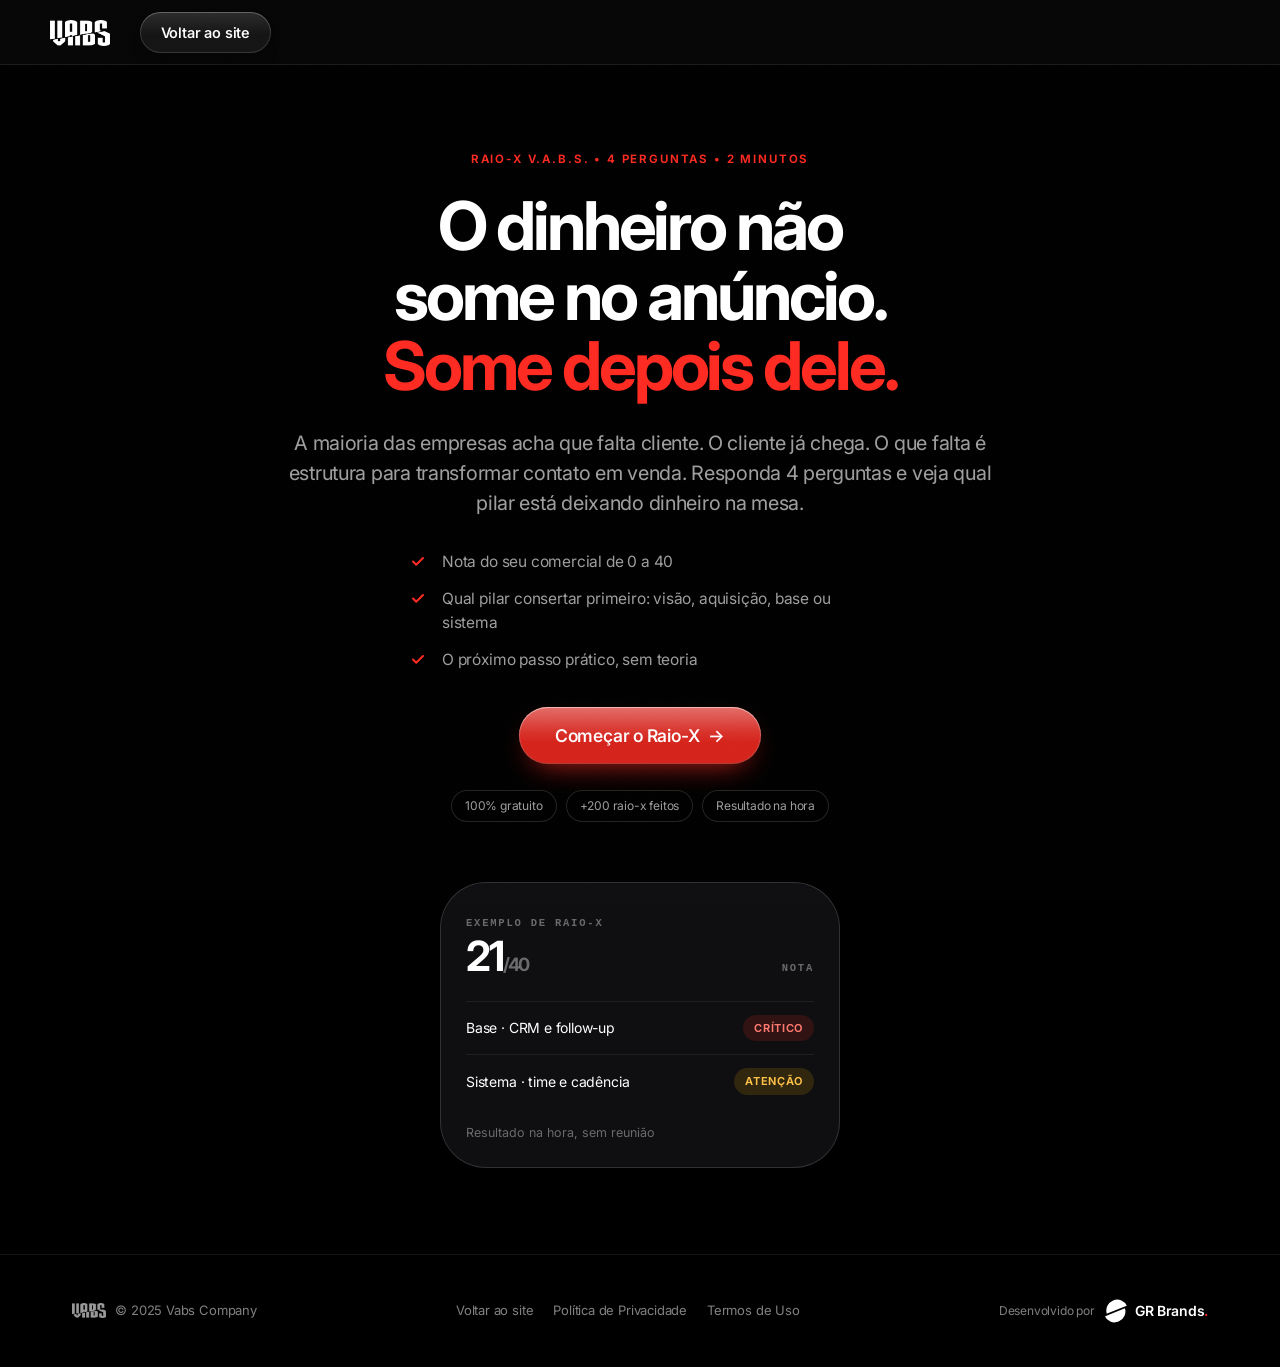
==== commit b897bf52: "Add files via upload" ====
--- a/diagnostico.html
+++ b/diagnostico.html
@@ -3,7 +3,7 @@
 <head>
 <meta charset="utf-8">
 <meta name="viewport" content="width=device-width, initial-scale=1, viewport-fit=cover">
-<title>Raio-X V.A.B.S. — Vabs Company</title>
+<title>Raio-X V.A.B.S. · Vabs Company</title>
 <meta name="description" content="Responda 4 perguntas e veja qual pilar do seu comercial está deixando dinheiro na mesa. Nota de 0 a 40, diagnóstico dos 4 pilares e plano de prioridades.">
 <meta name="robots" content="noindex">
 <meta name="theme-color" content="#000000">
@@ -11,14 +11,14 @@
 <link rel="preconnect" href="https://fonts.googleapis.com">
 <link rel="preconnect" href="https://fonts.gstatic.com" crossorigin>
 <link rel="stylesheet" href="https://fonts.googleapis.com/css2?family=Inter:opsz,wght@14..32,400;14..32,500;14..32,600;14..32,700;14..32,800&display=swap">
-<link rel="stylesheet" href="assets/css/style.css">
+<link rel="stylesheet" href="assets/css/style.css?v=20260917-12">
 </head>
 <body class="rx">
 
 <header class="nav">
   <div class="nav__in">
     <a class="nav__logo" href="index.html" aria-label="Vabs Company">
-      <img src="assets/img/vabs-mark.png" alt="Vabs Company" width="833" height="364">
+      <img src="assets/img/vabs-mark.webp" alt="Vabs Company" width="833" height="364">
     </a>
     <div class="nav__act">
       <a class="btn btn--outline" href="index.html">Voltar ao site</a>
@@ -31,7 +31,7 @@
   <div class="wrap wrap--narrow center">
     <span class="eyebrow">Raio-X V.A.B.S. • 4 perguntas • 2 minutos</span>
     <h1 class="h-xl" style="font-size:clamp(2.2rem,5.6vw,4.2rem)">O dinheiro não some no anúncio.<br><span class="accent">Some depois dele.</span></h1>
-    <p class="lede" style="margin-top:24px">A maioria das empresas acha que falta cliente. O cliente já chega — o que falta é estrutura para transformar contato em venda. Responda 4 perguntas e veja qual pilar está deixando dinheiro na mesa.</p>
+    <p class="lede" style="margin-top:24px">A maioria das empresas acha que falta cliente. O cliente já chega. O que falta é estrutura para transformar contato em venda. Responda 4 perguntas e veja qual pilar está deixando dinheiro na mesa.</p>
 
     <ul class="rx-bullets" data-cascade="110">
       <li><svg width="16" height="16" viewBox="0 0 16 16" fill="none"><path d="M3 8.5l3.2 3.2L13 5" stroke="currentColor" stroke-width="2" stroke-linecap="round" stroke-linejoin="round"/></svg>Nota do seu comercial de 0 a 40</li>
@@ -54,8 +54,8 @@
         <b>21<i style="font-style:normal;color:var(--faint);font-size:.44em">/40</i></b>
         <span class="mono-label">Nota</span>
       </div>
-      <div class="rx-row"><span>Base — CRM e follow-up</span><span class="chip chip--bad">Crítico</span></div>
-      <div class="rx-row"><span>Sistema — time e cadência</span><span class="chip chip--warn">Atenção</span></div>
+      <div class="rx-row"><span>Base · CRM e follow-up</span><span class="chip chip--bad">Crítico</span></div>
+      <div class="rx-row"><span>Sistema · time e cadência</span><span class="chip chip--warn">Atenção</span></div>
       <p class="tiny" style="margin-top:16px">Resultado na hora, sem reunião</p>
     </div>
   </div>
@@ -70,7 +70,7 @@
     </div>
     <div class="wrap wrap--narrow" style="max-width:720px">
       <div class="q-bar"><i id="q-bar" style="width:17%"></i></div>
-      <p class="q-eta" id="q-eta">Faltam 5 etapas — cerca de 75 segundos</p>
+      <p class="q-eta" id="q-eta">Faltam 5 etapas, cerca de 75 segundos</p>
     </div>
   </div>
 
@@ -112,15 +112,20 @@
 <footer class="foot">
   <div class="foot__in">
     <div class="foot__logo">
-      <img src="assets/img/vabs-mark.png" alt="" width="833" height="364">
+      <img src="assets/img/vabs-mark.webp" alt="" width="833" height="364">
       <span>© 2025 Vabs Company</span>
     </div>
-    <nav><a href="index.html">Voltar ao site</a></nav>
-    <a class="gr-credit" href="https://grbrands.com.br" target="_blank" rel="noopener noreferrer" aria-label="Desenvolvido por GR Brands — abrir site"><span>Desenvolvido por</span><span class="gr-lockup"><img src="assets/img/grbrands-icon-white.svg" alt="" width="24" height="24"><strong>GR Brands<span class="gr-dot">.</span></strong></span></a>
+    <nav>
+      <a href="index.html">Voltar ao site</a>
+      <a href="#" data-legal="privacidade">Política de Privacidade</a>
+      <a href="#" data-legal="termos">Termos de Uso</a>
+    </nav>
+    <a class="gr-credit" href="https://grbrands.com.br" target="_blank" rel="noopener noreferrer" aria-label="Desenvolvido por GR Brands, abrir site"><span>Desenvolvido por</span><span class="gr-lockup"><img src="assets/img/grbrands-icon-white.svg" alt="" width="24" height="24" loading="lazy"><strong>GR Brands<span class="gr-dot">.</span></strong></span></a>
   </div>
 </footer>
 
-<script src="assets/js/ui.js" defer></script>
-<script src="assets/js/raiox.js" defer></script>
+<script src="assets/js/ui.js?v=20260917-13" defer></script>
+<script src="assets/js/legal.js?v=20260916-5" defer></script>
+<script src="assets/js/raiox.js?v=20260916-5" defer></script>
 </body>
 </html>
--- a/assets/css/style.css
+++ b/assets/css/style.css
@@ -1,5 +1,5 @@
 /* ==========================================================================
-   VABS COMPANY — sistema visual
+   VABS COMPANY · sistema visual
    Preto, branco e um vermelho. Tipografia grande, hairlines, muito ar.
    ========================================================================== */
 
@@ -11,6 +11,7 @@
 button,input,select,textarea{font:inherit;color:inherit}
 button{background:none;border:0;cursor:pointer}
 a{color:inherit;text-decoration:none}
+a,button,input,select,textarea,summary,[role=button],[tabindex]{-webkit-tap-highlight-color:transparent}
 [hidden]{display:none!important}
 :focus-visible{outline:2px solid var(--accent);outline-offset:3px;border-radius:4px}
 
@@ -36,7 +37,12 @@
   --r-xl:46px;
   --r-sec:clamp(30px,3.6vw,60px);
 
-  --ease:cubic-bezier(.24,.72,.26,1);
+  --ease:cubic-bezier(.25,.1,.25,1);
+  --ease-out:cubic-bezier(.22,1,.36,1);
+  --ease-spring:cubic-bezier(.2,.8,.2,1);
+
+  /* grão de filme: mata o banding dos brilhos e dá textura */
+  --grain:url("data:image/svg+xml,%3Csvg xmlns='http://www.w3.org/2000/svg' width='180' height='180'%3E%3Cfilter id='n'%3E%3CfeTurbulence type='fractalNoise' baseFrequency='.8' numOctaves='3' stitchTiles='stitch'/%3E%3CfeColorMatrix type='saturate' values='0'/%3E%3C/filter%3E%3Crect width='180' height='180' filter='url(%23n)'/%3E%3C/svg%3E");
 
   /* tema padrão: escuro */
   --bg:var(--black);
@@ -47,6 +53,9 @@
   --line-soft:rgba(255,255,255,.07);
   --card:#0f0f12;
   --accent:var(--red);
+  /* luz que entra por cima de cada seção */
+  --amb:radial-gradient(120% 62% at 50% -12%,rgba(255,43,34,.085),transparent 62%);
+  --lit:rgba(255,43,34,.16);
 }
 
 .t-light{
@@ -58,6 +67,8 @@
   --line-soft:rgba(0,0,0,.06);
   --card:#fff;
   --accent:var(--red-ink);
+  --amb:radial-gradient(110% 58% at 50% -14%,rgba(11,11,12,.05),transparent 64%);
+  --lit:rgba(215,0,21,.10);
 }
 .t-mist{
   --bg:var(--mist);
@@ -68,8 +79,13 @@
   --line-soft:rgba(0,0,0,.06);
   --card:#fff;
   --accent:var(--red-ink);
-}
-.t-ink{ --bg:var(--ink); --card:#141418; }
+  --amb:radial-gradient(110% 58% at 50% -14%,rgba(11,11,12,.05),transparent 64%);
+  --lit:rgba(215,0,21,.10);
+}
+.t-ink{
+  --bg:var(--ink); --card:#141418;
+  --amb:radial-gradient(120% 62% at 50% -12%,rgba(255,43,34,.12),transparent 64%);
+}
 
 /* --- 3. Base ------------------------------------------------------------- */
 body{
@@ -85,18 +101,33 @@
 }
 ::selection{background:var(--red);color:#fff}
 
+/* véu de grão sobre a página inteira */
+body::after{
+  content:"";position:fixed;inset:0;z-index:900;pointer-events:none;
+  background-image:var(--grain);background-size:180px 180px;
+  opacity:.042;mix-blend-mode:overlay;
+}
+
 .sec{
   background:var(--bg);
   color:var(--fg);
   padding-block:clamp(76px,9.5vw,148px);
-  position:relative;
+  position:relative;isolation:isolate;
   border-radius:var(--r-sec);
+}
+/* a luz que desce do topo da seção */
+.sec::before{
+  content:"";position:absolute;inset:0;z-index:-1;pointer-events:none;
+  border-radius:inherit;background:var(--amb,none);
 }
 /* a última encosta no rodapé */
 .sec.final{border-radius:var(--r-sec) var(--r-sec) 0 0}
 
 /* seções que passam por baixo da anterior */
-#noventa,#clientes{z-index:2;box-shadow:0 26px 50px -26px rgba(0,0,0,.45)}
+#noventa,#clientes{
+  z-index:2;
+  box-shadow:0 26px 50px -26px rgba(0,0,0,.45),inset 0 1px 0 rgba(255,255,255,.55);
+}
 #planos,#faq{z-index:1;margin-top:calc(var(--r-sec) * -1);border-radius:0 0 var(--r-sec) var(--r-sec)}
 #planos{padding-top:calc(clamp(76px,9.5vw,148px) + var(--r-sec))}
 #faq{padding-top:calc(clamp(76px,9.5vw,148px) + var(--r-sec))}
@@ -111,15 +142,14 @@
   font-size:11.5px;font-weight:650;letter-spacing:.16em;text-transform:uppercase;
   color:var(--accent);display:block;margin-bottom:20px;
 }
-.eyebrow--mute{color:var(--faint)}
 
 .h-xl,.h-lg,.h-md{
-  font-weight:700;letter-spacing:-.038em;line-height:1.03;text-wrap:balance;
-}
-.h-xl{font-size:clamp(2.6rem,6.2vw,5.1rem);line-height:.98;letter-spacing:-.045em}
+  font-weight:700;letter-spacing:-.038em;line-height:1.08;text-wrap:balance;
+  padding-block:.04em;
+}
+.h-xl{font-size:clamp(2.6rem,6.2vw,5.1rem);line-height:1.04;letter-spacing:-.045em}
 .h-lg{font-size:clamp(2.1rem,4.9vw,3.75rem)}
 .h-md{font-size:clamp(1.5rem,2.6vw,2.15rem);letter-spacing:-.03em}
-.h-sm{font-size:clamp(1.12rem,1.6vw,1.34rem);font-weight:650;letter-spacing:-.022em;line-height:1.22}
 
 .lede{
   font-size:clamp(1.05rem,1.55vw,1.32rem);line-height:1.52;color:var(--dim);
@@ -128,7 +158,6 @@
 .small{font-size:14px;line-height:1.5;color:var(--dim)}
 .tiny{font-size:12.5px;line-height:1.45;color:var(--faint);letter-spacing:0}
 .accent{color:var(--accent)}
-.fg-dim{color:var(--dim)}
 
 .mono-label{
   font-family:var(--mono);font-size:10.5px;font-weight:600;
@@ -145,7 +174,7 @@
   -webkit-backdrop-filter:blur(18px) saturate(190%);
   backdrop-filter:blur(18px) saturate(190%);
   padding:15px 28px;border-radius:999px;
-  font-size:16px;font-weight:560;letter-spacing:-.012em;line-height:1;
+  font-size:16px;font-weight:560;letter-spacing:-.012em;line-height:1.2;
   box-shadow:
     inset 0 1px 0 rgba(255,255,255,.42),
     inset 0 -1px 0 rgba(0,0,0,.20),
@@ -159,32 +188,32 @@
   content:"";position:absolute;inset:0;z-index:-1;pointer-events:none;
   background:linear-gradient(180deg,rgba(255,255,255,.34),rgba(255,255,255,.07) 44%,rgba(255,255,255,0) 62%);
 }
-/* varredura especular no hover */
+/* varredura especular: entra no hover e volta instantânea (fora do botão),
+   por transform, para não repintar o backdrop-filter a cada quadro */
 .btn::after{
   content:"";position:absolute;top:-20%;left:-65%;width:42%;height:140%;z-index:-1;
-  pointer-events:none;transform:skewX(-18deg);
+  pointer-events:none;transform:skewX(-18deg) translateX(0);
   background:linear-gradient(100deg,transparent,rgba(255,255,255,.30),transparent);
-  transition:left .7s var(--ease);
-}
-.btn:hover{
-  transform:translateY(-2px);
-  background:color-mix(in srgb,var(--btn-bg) 94%,transparent);
-  box-shadow:
-    inset 0 1px 0 rgba(255,255,255,.55),
-    inset 0 -1px 0 rgba(0,0,0,.22),
-    inset 0 0 0 1px rgba(255,255,255,.26),
-    0 20px 44px -16px color-mix(in srgb,var(--btn-bg) 90%,transparent);
-}
-.btn:hover::after{left:125%}
-.btn:active{transform:translateY(0) scale(.985)}
+  transition:none;
+}
+@media(hover:hover){
+  .btn:hover{
+    transform:translateY(-2px);
+    background:color-mix(in srgb,var(--btn-bg) 94%,transparent);
+    box-shadow:
+      inset 0 1px 0 rgba(255,255,255,.55),
+      inset 0 -1px 0 rgba(0,0,0,.22),
+      inset 0 0 0 1px rgba(255,255,255,.26),
+      0 20px 44px -16px color-mix(in srgb,var(--btn-bg) 90%,transparent);
+  }
+  .btn:hover::after{transform:skewX(-18deg) translateX(460%);transition:transform .7s var(--ease)}
+}
+.btn:active{transform:translateY(1px)}
 .btn--lg{padding:18px 36px;font-size:17.5px}
 @media(max-width:430px){
   .btn{padding:14px 22px;font-size:15px}
   .btn--lg{padding:16px 22px;font-size:15.5px}
 }
-
-.btn--solid{--btn-bg:var(--fg);--btn-fg:var(--bg)}
-.btn--solid::before{background:linear-gradient(180deg,rgba(255,255,255,.22),transparent 55%)}
 
 .btn--outline{
   --btn-fg:var(--fg);
@@ -195,25 +224,32 @@
     0 10px 26px -18px rgba(0,0,0,.6);
 }
 .btn--outline::before{background:linear-gradient(180deg,color-mix(in srgb,var(--fg) 10%,transparent),transparent 55%)}
-.btn--outline:hover{
-  background:color-mix(in srgb,var(--fg) 12%,transparent);
-  box-shadow:
-    inset 0 1px 0 color-mix(in srgb,var(--fg) 22%,transparent),
-    inset 0 0 0 1px color-mix(in srgb,var(--fg) 26%,transparent),
-    0 16px 34px -18px rgba(0,0,0,.6);
+@media(hover:hover){
+  .btn--outline:hover{
+    background:color-mix(in srgb,var(--fg) 12%,transparent);
+    box-shadow:
+      inset 0 1px 0 color-mix(in srgb,var(--fg) 22%,transparent),
+      inset 0 0 0 1px color-mix(in srgb,var(--fg) 26%,transparent),
+      0 16px 34px -18px rgba(0,0,0,.6);
+  }
 }
 .btn--outline::after{background:linear-gradient(100deg,transparent,color-mix(in srgb,var(--fg) 16%,transparent),transparent)}
 
 .btn--block{display:flex;width:100%}
 .btn .arw{transition:transform .25s var(--ease)}
-.btn:hover .arw{transform:translateX(4px)}
-
-.link-cta{
-  display:inline-flex;align-items:center;gap:5px;color:var(--accent);
-  font-size:17px;font-weight:500;letter-spacing:-.014em;
-}
-.link-cta::after{content:"\203a";font-size:20px;line-height:1;transition:transform .25s var(--ease)}
-.link-cta:hover::after{transform:translateX(4px)}
+@media(hover:hover){.btn:hover .arw{transform:translateX(4px)}}
+
+/* --- 5b. Fio de progresso da leitura ------------------------------------- */
+.prog{
+  position:fixed;left:0;top:0;right:0;height:2px;z-index:80;pointer-events:none;
+  background:transparent;
+}
+.prog i{
+  display:block;height:100%;transform:scaleX(var(--sp,0));transform-origin:left;
+  background:linear-gradient(90deg,#ff2b22,#ff6a3d);
+  box-shadow:0 0 12px rgba(255,43,34,.6);
+  will-change:transform;
+}
 
 /* --- 6. Barra de anúncio + navegação ------------------------------------- */
 .topbar{
@@ -306,17 +342,40 @@
   padding-top:clamp(40px,5vw,66px);padding-bottom:clamp(20px,4vw,40px);
   border-radius:0 0 var(--r-sec) var(--r-sec);
 }
+/* foto: dessaturada, com parallax lento e desaparecendo para baixo */
 .hero__bg{
-  position:absolute;inset:0;z-index:0;pointer-events:none;
+  position:absolute;inset:-6% 0 0;z-index:0;pointer-events:none;
   background:url("../img/hero-bg.webp") center top/cover no-repeat;
-  opacity:.22;filter:grayscale(.35) contrast(1.1);
-  -webkit-mask-image:linear-gradient(180deg,rgba(0,0,0,.9) 0%,rgba(0,0,0,.35) 45%,transparent 78%);
-  mask-image:linear-gradient(180deg,rgba(0,0,0,.9) 0%,rgba(0,0,0,.35) 45%,transparent 78%);
-}
+  opacity:.20;filter:grayscale(.42) contrast(1.14) saturate(1.06);
+  transform:translate3d(0,var(--par,0px),0) scale(1.06);
+  -webkit-mask-image:linear-gradient(180deg,rgba(0,0,0,.92) 0%,rgba(0,0,0,.34) 46%,transparent 76%);
+  mask-image:linear-gradient(180deg,rgba(0,0,0,.92) 0%,rgba(0,0,0,.34) 46%,transparent 76%);
+}
+/* aurora: dois brilhos que respiram devagar atrás do título */
 .hero__glow{
-  position:absolute;top:-180px;left:50%;transform:translateX(-50%);
-  width:min(980px,120vw);aspect-ratio:1;z-index:0;pointer-events:none;
-  background:radial-gradient(circle,rgba(255,43,34,.20),transparent 62%);
+  position:absolute;top:-230px;left:50%;translate:-50% 0;
+  width:min(1080px,128vw);aspect-ratio:1;z-index:0;pointer-events:none;
+  background:radial-gradient(closest-side,rgba(255,43,34,.22),transparent 68%);
+  animation:auroraA 19s var(--ease) infinite alternate;
+}
+.hero__glow::after{
+  content:"";position:absolute;left:12%;top:16%;width:64%;height:56%;
+  background:radial-gradient(closest-side,rgba(255,122,70,.13),transparent 72%);
+  animation:auroraB 26s var(--ease) infinite alternate;
+}
+@keyframes auroraA{
+  from{transform:translate3d(-2.5%,0,0) scale(1)}
+  to{transform:translate3d(3%,2.5%,0) scale(1.09)}
+}
+@keyframes auroraB{
+  from{transform:translate3d(4%,2%,0) scale(1.06)}
+  to{transform:translate3d(-5%,-3%,0) scale(.94)}
+}
+/* vinheta: escurece os cantos e joga o olho no meio */
+.hero::after{
+  content:"";position:absolute;inset:0;z-index:0;pointer-events:none;
+  border-radius:inherit;
+  background:radial-gradient(130% 92% at 50% 26%,transparent 40%,rgba(0,0,0,.42) 78%,rgba(0,0,0,.72) 100%);
 }
 .hero__in{position:relative;z-index:1;will-change:transform}
 .hero .h-xl{max-width:14ch;margin-inline:auto}
@@ -341,14 +400,14 @@
 }
 .avatars img:first-child{margin-left:0}
 
-/* Painel — card 3D que se endireita conforme a rolagem */
+/* Painel · card 3D que se endireita conforme a rolagem */
 .panel-stage{
   position:relative;z-index:1;
   perspective:1200px;perspective-origin:50% 0%;
   padding-top:clamp(46px,6vw,74px);
 }
 .panel-shell{
-  position:relative;max-width:960px;margin-inline:auto;
+  position:relative;max-width:1060px;margin-inline:auto;
   transform-style:preserve-3d;
   transform:rotateX(20deg) scale(1.05);
   will-change:transform;
@@ -366,14 +425,26 @@
     0 149px 60px rgba(0,0,0,.04);
 }
 .panel{
-  background:linear-gradient(180deg,#151519,#0c0c0f);
+  position:relative;
+  background:
+    radial-gradient(120% 80% at 50% -20%,rgba(255,43,34,.10),transparent 60%),
+    linear-gradient(180deg,#151519,#0c0c0f);
   border-radius:var(--r-xl);
   box-shadow:inset 0 0 0 1px rgba(255,255,255,.1);
   overflow:hidden;
 }
+/* reflexo que atravessa a tela uma vez, quando o painel entra */
+.panel::after{
+  content:"";position:absolute;top:-30%;left:-70%;width:46%;height:170%;
+  z-index:3;pointer-events:none;transform:skewX(-16deg);
+  background:linear-gradient(100deg,transparent,rgba(255,255,255,.08) 42%,rgba(255,255,255,.14) 50%,transparent);
+}
+.is-in .panel::after{animation:glare 1.2s .3s var(--ease-out) forwards}
+@keyframes glare{to{left:150%}}
 .panel__bar{
-  display:flex;align-items:center;gap:8px;padding:13px 16px;
+  display:flex;align-items:center;gap:8px;padding:14px 18px;
   border-bottom:1px solid rgba(255,255,255,.08);
+  background:linear-gradient(180deg,rgba(255,255,255,.05),rgba(255,255,255,0));
 }
 .panel__dots{display:flex;gap:6px}
 .panel__dots i{width:9px;height:9px;border-radius:50%;background:rgba(255,255,255,.18)}
@@ -388,30 +459,103 @@
 .panel__live i{width:5px;height:5px;border-radius:50%;background:var(--red);animation:pulse 1.8s infinite}
 @keyframes pulse{0%,100%{opacity:1}50%{opacity:.25}}
 
-.panel__body{padding:clamp(18px,2.6vw,28px)}
+/* corpo do aplicativo: trilho de ícones + conteúdo */
+.panel__app{display:grid;grid-template-columns:1fr}
+@media(min-width:620px){.panel__app{grid-template-columns:62px 1fr}}
+
+.panel__rail{
+  display:none;flex-direction:column;align-items:center;gap:6px;
+  padding:18px 0;border-right:1px solid rgba(255,255,255,.07);
+  background:linear-gradient(180deg,rgba(255,255,255,.035),rgba(255,255,255,0));
+}
+@media(min-width:620px){.panel__rail{display:flex}}
+.panel__mark{display:block;margin-bottom:14px;opacity:.5}
+.panel__mark img{width:22px;height:auto}
+.panel__ic{
+  width:32px;height:32px;border-radius:9px;display:grid;place-items:center;
+  color:rgba(255,255,255,.28);transition:color .3s var(--ease),background .3s var(--ease);
+}
+.panel__ic svg{width:15px;height:15px}
+.panel__ic.is-on{color:#fff;background:rgba(255,43,34,.18);box-shadow:inset 0 0 0 1px rgba(255,43,34,.35)}
+.panel__ic--last{margin-top:auto}
+
+.panel__body{padding:clamp(20px,2.8vw,32px)}
 .panel__head{display:flex;align-items:flex-end;justify-content:space-between;gap:16px;flex-wrap:wrap}
-.panel__big{font-size:clamp(1.9rem,4vw,2.9rem);font-weight:700;letter-spacing:-.04em;line-height:1}
+.panel__big{font-size:clamp(2rem,4.4vw,3.2rem);font-weight:700;letter-spacing:-.04em;line-height:1.1;margin-top:4px}
+.panel__headr{display:flex;align-items:center;gap:12px}
 .panel__delta{
   font-size:13px;font-weight:600;color:#3ddc7f;
   background:rgba(61,220,127,.12);padding:6px 11px;border-radius:999px;
-}
-.chart{margin-top:20px;width:100%;height:auto}
+  box-shadow:inset 0 0 0 1px rgba(61,220,127,.18);
+}
+/* controle segmentado: moldura de aplicativo, sem informação nova */
+.panel__seg{
+  display:none;gap:3px;padding:3px;border-radius:999px;
+  background:rgba(255,255,255,.05);box-shadow:inset 0 0 0 1px rgba(255,255,255,.08);
+}
+@media(min-width:620px){.panel__seg{display:inline-flex}}
+.panel__seg i{width:22px;height:7px;border-radius:999px;background:rgba(255,255,255,.14)}
+.panel__seg i.is-on{background:rgba(255,255,255,.45);width:28px}
+.chart-wrap{
+  position:relative;margin-top:22px;padding:14px 0 6px;
+  border-radius:var(--r-sm);
+  background:
+    linear-gradient(180deg,rgba(255,255,255,.035),rgba(255,255,255,0) 60%);
+  box-shadow:inset 0 0 0 1px rgba(255,255,255,.05);
+}
+.chart{display:block;width:100%;height:clamp(150px,19vw,236px)}
+.chart__grid line{
+  stroke:rgba(255,255,255,.07);stroke-width:1;stroke-dasharray:3 6;
+  vector-effect:non-scaling-stroke;
+}
 .chart .line{
   fill:none;stroke:var(--red);stroke-width:2.5;stroke-linecap:round;stroke-linejoin:round;
   stroke-dasharray:1400;stroke-dashoffset:1400;
-}
-.is-in .chart .line{animation:draw 1.9s var(--ease) forwards}
+  filter:drop-shadow(0 0 9px rgba(255,43,34,.45));
+}
+/* ponta viva no fim da curva */
+.chart__tip{
+  position:absolute;right:2px;top:12%;width:9px;height:9px;border-radius:50%;
+  background:var(--red);transform:translate(50%,-50%) scale(0);
+  box-shadow:0 0 0 4px rgba(255,43,34,.18),0 0 16px 2px rgba(255,43,34,.55);
+}
+.is-in .chart__tip{animation:tipIn .4s 1.02s var(--ease-spring) forwards,tipPulse 2.6s 1.42s var(--ease) infinite}
+@keyframes tipIn{to{transform:translate(50%,-50%) scale(1)}}
+@keyframes tipPulse{
+  0%,100%{box-shadow:0 0 0 4px rgba(255,43,34,.18),0 0 16px 2px rgba(255,43,34,.55)}
+  50%{box-shadow:0 0 0 9px rgba(255,43,34,0),0 0 22px 4px rgba(255,43,34,.35)}
+}
+.is-in .chart .line{animation:draw 1.15s var(--ease) forwards}
 @keyframes draw{to{stroke-dashoffset:0}}
-.chart .area{fill:url(#gRed);opacity:0;transition:opacity .8s .8s}
+.chart .area{fill:url(#gRed);opacity:0;transition:opacity .5s .45s}
 .is-in .chart .area{opacity:1}
 
 .panel__grid{
-  display:grid;grid-template-columns:repeat(3,1fr);gap:1px;margin-top:22px;
+  display:grid;grid-template-columns:repeat(3,1fr);gap:1px;margin-top:20px;
   background:rgba(255,255,255,.08);border-radius:var(--r-sm);overflow:hidden;
 }
-.panel__cell{background:#0d0d10;padding:15px 14px}
-.panel__cell b{display:block;margin-top:6px;font-size:19px;font-weight:650;letter-spacing:-.03em}
+.panel__cell{
+  background:#0d0d10;padding:16px 16px 14px;position:relative;
+  display:flex;flex-direction:column;
+}
+.panel__cell b{display:block;margin-top:6px;font-size:20px;font-weight:650;letter-spacing:-.03em}
 .panel__cell.up b{color:#3ddc7f}
+/* mini barras: leitura visual do movimento, sem número novo */
+.panel__spark{display:flex;align-items:flex-end;gap:3px;height:20px;margin-top:14px;opacity:.8}
+.panel__spark i{
+  flex:1;border-radius:2px 2px 1px 1px;
+  transition:transform .45s var(--ease-out);
+  background:linear-gradient(180deg,rgba(61,220,127,.38),rgba(61,220,127,.08));
+  transform:scaleY(0);transform-origin:bottom;
+}
+.is-in .panel__spark i{transform:scaleY(1)}
+.panel__spark i:nth-child(1){transition-delay:.9s}
+.panel__spark i:nth-child(2){transition-delay:.95s}
+.panel__spark i:nth-child(3){transition-delay:1s}
+.panel__spark i:nth-child(4){transition-delay:1.05s}
+.panel__spark i:nth-child(5){transition-delay:1.1s}
+.panel__spark i:nth-child(6){transition-delay:1.15s}
+.panel__spark i:nth-child(7){transition-delay:1.2s;background:linear-gradient(180deg,rgba(61,220,127,.7),rgba(61,220,127,.18))}
 
 /* Compromissos */
 .commit{
@@ -435,18 +579,37 @@
   white-space:nowrap;display:flex;align-items:center;gap:26px;
 }
 .marquee__track span::after{content:"";width:3px;height:3px;border-radius:50%;background:var(--accent);opacity:.7}
+.marquee__track span{transition:color .3s var(--ease)}
+@media(hover:hover){.marquee__track span:hover{color:var(--fg)}}
 @keyframes slide{to{transform:translateX(-50%)}}
 
 /* --- 9. Cabeçalho de seção ---------------------------------------------- */
 .shead{max-width:720px;margin-inline:auto;text-align:center;margin-bottom:clamp(40px,5vw,66px)}
 .shead .lede{margin-top:18px}
-.shead--left{text-align:left;margin-inline:0}
+
+/* --- 9b. Luz que segue o ponteiro nos cartões ---------------------------- */
+.pain,.plan,.vs__col,.quote,.founder,.q-opt,.res-p{isolation:isolate}
+.pain::before,.plan::before,.vs__col::before,.quote::before,
+.founder::before,.q-opt::before,.res-p::before{
+  content:"";position:absolute;inset:0;z-index:-1;border-radius:inherit;
+  pointer-events:none;opacity:0;transition:opacity .45s var(--ease);
+  background:radial-gradient(420px circle at var(--mx,50%) var(--my,50%),
+             var(--lit,rgba(255,43,34,.16)),transparent 68%);
+}
+@media(hover:hover){
+  .pain:hover::before,.plan:hover::before,.vs__col:hover::before,.quote:hover::before,
+  .founder:hover::before,.q-opt:hover::before,.res-p:hover::before{opacity:1}
+}
 
 /* --- 10. Dores (cards numerados) ---------------------------------------- */
 .pains{display:grid;gap:18px}
 .pain{
   background:var(--card);border-radius:var(--r-lg);padding:clamp(26px,3vw,36px);
   box-shadow:inset 0 0 0 1px var(--line-soft);position:relative;overflow:hidden;
+  transition:transform .5s var(--ease-out),box-shadow .5s var(--ease-out);
+}
+@media(hover:hover){
+  .pain:hover{transform:translateY(-4px);box-shadow:inset 0 0 0 1px var(--line),0 26px 50px -30px rgba(0,0,0,.35)}
 }
 .pain__n{
   font-size:13px;font-weight:700;letter-spacing:.1em;color:var(--accent);
@@ -482,21 +645,36 @@
 .tl{position:relative;display:grid;gap:34px}
 .tl::before{
   content:"";position:absolute;left:19px;top:14px;bottom:14px;width:1px;background:var(--line);
-}
+  transform:scaleY(0);transform-origin:top;
+  transition:transform .75s var(--ease-out);
+}
+.tl.is-in::before{transform:scaleY(1)}
 .tl__item{position:relative;padding-left:60px}
 .tl__dot{
   position:absolute;left:0;top:0;width:39px;height:39px;border-radius:50%;
   display:grid;place-items:center;background:var(--bg);
   box-shadow:inset 0 0 0 1px var(--line);
-  font-size:14px;font-weight:650;color:var(--faint);transition:all .5s var(--ease);
-}
-.tl__item.is-in .tl__dot{background:var(--accent);color:#fff;box-shadow:none}
+  font-size:14px;font-weight:650;color:var(--faint);
+  transform:scale(.86);
+  transition:background .5s var(--ease),color .5s var(--ease),
+             box-shadow .5s var(--ease),transform .6s var(--ease-spring);
+}
+.tl__item.is-in .tl__dot{
+  background:var(--accent);color:#fff;transform:scale(1);
+  box-shadow:0 0 0 5px color-mix(in srgb,var(--accent) 14%,transparent),
+             0 12px 26px -12px color-mix(in srgb,var(--accent) 80%,transparent);
+}
 .tl__when{font-family:var(--mono);font-size:10.5px;font-weight:600;letter-spacing:.17em;text-transform:uppercase;color:var(--accent)}
-.tl__k{font-size:clamp(1.5rem,2.6vw,2.1rem);font-weight:700;letter-spacing:-.035em;margin:7px 0 8px;line-height:1}
+.tl__k{font-size:clamp(1.5rem,2.6vw,2.1rem);font-weight:700;letter-spacing:-.035em;margin:7px 0 8px;line-height:1.1}
 .tl__d{color:var(--dim);max-width:42ch}
 @media(min-width:980px){
   .tl{grid-template-columns:repeat(4,1fr);gap:22px}
-  .tl::before{left:20px;right:20px;top:19px;bottom:auto;width:auto;height:1px}
+  .tl::before{
+    left:20px;right:20px;top:19px;bottom:auto;width:auto;height:1px;
+    transform:scaleX(0);transform-origin:left;
+    transition:transform .8s var(--ease-out);
+  }
+  .tl.is-in::before{transform:scaleX(1)}
   .tl__item{padding-left:0;padding-top:58px}
   .tl__d{max-width:none;font-size:15px}
 }
@@ -508,6 +686,11 @@
   background:var(--card);border-radius:var(--r-xl);padding:clamp(28px,3.2vw,44px);
   box-shadow:inset 0 0 0 1px var(--line);position:relative;
   display:flex;flex-direction:column;height:100%;
+  transition:transform .5s var(--ease-out),box-shadow .5s var(--ease-out);
+}
+@media(hover:hover){
+  .plan:hover{transform:translateY(-5px);box-shadow:inset 0 0 0 1px var(--line),0 32px 60px -34px rgba(0,0,0,.4)}
+  .plan--hero:hover{box-shadow:inset 0 0 0 1.5px var(--accent),0 32px 64px -32px color-mix(in srgb,var(--accent) 55%,transparent)}
 }
 .plan--hero{
   box-shadow:inset 0 0 0 1.5px var(--accent);
@@ -519,31 +702,53 @@
   letter-spacing:.13em;text-transform:uppercase;padding:7px 14px;border-radius:999px;
 }
 .plan__kind{font-family:var(--mono);font-size:10.5px;font-weight:600;letter-spacing:.17em;text-transform:uppercase;color:var(--faint)}
-.plan__name{font-size:clamp(1.5rem,2.4vw,2rem);font-weight:700;letter-spacing:-.035em;margin:12px 0 14px;line-height:1.05}
+.plan__name{font-size:clamp(1.5rem,2.4vw,2rem);font-weight:700;letter-spacing:-.035em;margin:12px 0 14px;line-height:1.12}
 .plan__desc{color:var(--dim);font-size:15.5px;line-height:1.5}
 .plan__list{list-style:none;padding:0;margin:26px 0 0;display:grid;gap:13px;border-top:1px solid var(--line-soft);padding-top:26px}
 .plan__list li{display:grid;grid-template-columns:19px 1fr;gap:11px;font-size:15px;line-height:1.42;align-items:start}
 .plan__list svg{margin-top:3px;color:var(--accent)}
 .plan__foot{margin-top:auto;padding-top:28px}
 .plan__note{font-size:12.5px;color:var(--faint);line-height:1.45;margin-bottom:16px}
+.plan .btn--outline{
+  --btn-fg:#fff;--btn-bg:#111114;
+  background:#111114;box-shadow:inset 0 1px 0 rgba(255,255,255,.12),0 12px 28px -18px rgba(0,0,0,.65);
+}
+@media(hover:hover){.plan .btn--outline:hover{background:#242428}}
 
 /* --- 14. Método V.A.B.S. ------------------------------------------------- */
-.vabs{display:grid;gap:0}
+.vabs{display:grid;gap:12px}
 .vabs__row{
-  display:grid;gap:12px;padding-block:clamp(28px,3.4vw,42px);
-  border-top:1px solid var(--line);position:relative;
-}
-.vabs__row:last-child{border-bottom:1px solid var(--line)}
+  display:grid;gap:12px;padding:clamp(22px,2.6vw,32px);
+  border:1px solid var(--line);border-radius:var(--r-md);
+  background:color-mix(in srgb,var(--fg) 2.5%,transparent);
+  position:relative;isolation:isolate;overflow:hidden;
+  transition:background .5s var(--ease-out),border-color .5s var(--ease-out),transform .5s var(--ease-out);
+}
+.vabs__row::after{
+  content:"";position:absolute;inset:0;z-index:-1;pointer-events:none;
+  opacity:0;transition:opacity .5s var(--ease-out);
+  background:linear-gradient(110deg,color-mix(in srgb,var(--accent) 7%,transparent),transparent 48%);
+}
+@media(hover:hover){
+  .vabs__row:hover::after{opacity:1}
+  .vabs__row:hover{transform:translateY(-2px);border-color:color-mix(in srgb,var(--accent) 30%,var(--line))}
+  .vabs__row:hover .vabs__letter{transform:translateX(3px)}
+}
+.vabs__letter{transition:transform .5s var(--ease-out)}
 .vabs__letter{
-  font-size:clamp(3.2rem,7vw,5.6rem);font-weight:800;line-height:.8;letter-spacing:-.06em;
-  color:transparent;-webkit-text-stroke:1.5px var(--line);
-  transition:color .5s var(--ease),-webkit-text-stroke-color .5s var(--ease);
+  font-size:clamp(2.8rem,5vw,4.25rem);font-weight:800;line-height:1;letter-spacing:-.06em;
+  color:var(--accent);-webkit-text-stroke:0;
+  transition:color .6s var(--ease),-webkit-text-stroke-color .6s var(--ease),
+             transform .5s var(--ease-out),text-shadow .6s var(--ease);
+}
+.vabs__row.is-in .vabs__letter{
+  text-shadow:0 0 28px color-mix(in srgb,var(--accent) 24%,transparent);
 }
 .vabs__row.is-in .vabs__letter{color:var(--accent);-webkit-text-stroke-color:transparent}
 .vabs__name{font-size:clamp(1.3rem,2.2vw,1.75rem);font-weight:680;letter-spacing:-.03em}
 .vabs__desc{color:var(--dim);max-width:52ch;line-height:1.5}
 @media(min-width:820px){
-  .vabs__row{grid-template-columns:150px 260px 1fr;gap:34px;align-items:center}
+  .vabs__row{grid-template-columns:110px 220px 1fr;gap:28px;align-items:center}
 }
 
 /* --- 15. Comparativo ----------------------------------------------------- */
@@ -552,7 +757,9 @@
 .vs__col{
   border-radius:var(--r-xl);padding:clamp(28px,3.2vw,42px);
   box-shadow:inset 0 0 0 1px var(--line);position:relative;
-}
+  transition:transform .5s var(--ease-out),box-shadow .5s var(--ease-out);
+}
+@media(hover:hover){.vs__col:hover{transform:translateY(-4px)}}
 .vs__col--bad{background:color-mix(in srgb,var(--fg) 3%,transparent)}
 .vs__col--good{background:var(--card);box-shadow:inset 0 0 0 1.5px var(--accent)}
 .vs__tag{
@@ -572,10 +779,14 @@
 /* --- 16. Números --------------------------------------------------------- */
 .stats{display:grid;gap:2px;background:var(--line);border-radius:var(--r-lg);overflow:hidden}
 @media(min-width:760px){.stats{grid-template-columns:repeat(3,1fr)}}
-.stat{background:var(--bg);padding:clamp(34px,4vw,52px) 28px;text-align:center}
+.stat{
+  background:var(--bg);padding:clamp(34px,4vw,52px) 28px;text-align:center;
+  transition:background .5s var(--ease);
+}
+@media(hover:hover){.stat:hover{background:color-mix(in srgb,var(--accent) 5%,var(--bg))}}
 .stat b{
   display:block;font-size:clamp(2.7rem,6vw,4.4rem);font-weight:700;
-  letter-spacing:-.05em;line-height:1;
+  letter-spacing:-.05em;line-height:1.08;
 }
 .stat>span{display:block;margin-top:12px;font-size:14px;color:var(--dim)}
 .stat b span{font-size:.72em;vertical-align:.06em}
@@ -586,18 +797,25 @@
 .print{
   background:#fff;border-radius:var(--r-md);overflow:hidden;margin:0 0 12px;
   break-inside:avoid;-webkit-column-break-inside:avoid;
-  box-shadow:0 1px 3px rgba(0,0,0,.2),0 18px 40px -22px rgba(0,0,0,.5);
-}
+  outline:1px solid var(--line-soft);outline-offset:-1px;cursor:zoom-in;
+  transition:transform .5s var(--ease-out);
+}
+@media(hover:hover){.print:hover{transform:translateY(-4px) scale(1.006)}}
+.print:focus-visible{outline:2px solid var(--accent);outline-offset:3px}
 .print img{width:100%}
 .quotes{display:grid;gap:16px;margin-top:clamp(34px,4vw,54px)}
 @media(min-width:800px){.quotes{grid-template-columns:repeat(3,1fr)}}
 .quote{
-  padding:clamp(24px,2.6vw,32px);border-radius:var(--r-lg);
+  padding:clamp(24px,2.6vw,32px);border-radius:var(--r-lg);position:relative;
   background:var(--card);box-shadow:inset 0 0 0 1px var(--line-soft);
+  transition:transform .5s var(--ease-out),box-shadow .5s var(--ease-out);
+}
+@media(hover:hover){
+  .quote:hover{transform:translateY(-4px);box-shadow:inset 0 0 0 1px var(--line),0 24px 48px -28px rgba(0,0,0,.35)}
 }
 .quote b{
   display:block;font-size:clamp(1.35rem,2.2vw,1.7rem);font-weight:700;
-  letter-spacing:-.035em;color:var(--accent);margin-bottom:14px;line-height:1;
+  letter-spacing:-.035em;color:var(--accent);margin-bottom:14px;line-height:1.1;
 }
 .quote p{font-size:15.5px;line-height:1.5;color:var(--dim)}
 
@@ -605,11 +823,20 @@
 .founders{display:grid;gap:18px;margin-bottom:22px}
 @media(min-width:720px){.founders{grid-template-columns:1fr 1fr}}
 .founder{
-  border-radius:var(--r-xl);overflow:hidden;background:var(--card);
+  border-radius:var(--r-xl);overflow:hidden;background:var(--card);position:relative;
   box-shadow:inset 0 0 0 1px var(--line-soft);
   display:grid;grid-template-columns:118px 1fr;align-items:center;gap:0;
-}
-.founder img{width:100%;height:100%;object-fit:cover;aspect-ratio:3/4;filter:grayscale(1) contrast(1.05)}
+  transition:transform .5s var(--ease-out),box-shadow .5s var(--ease-out);
+}
+.founder img{
+  width:100%;height:100%;object-fit:cover;aspect-ratio:3/4;
+  filter:grayscale(1) contrast(1.05);
+  transition:filter .6s var(--ease),transform .7s var(--ease-out);
+}
+@media(hover:hover){
+  .founder:hover{transform:translateY(-4px);box-shadow:inset 0 0 0 1px var(--line),0 28px 54px -30px rgba(0,0,0,.5)}
+  .founder:hover img{filter:grayscale(.15) contrast(1.05);transform:scale(1.04)}
+}
 .founder__txt{padding:22px}
 .founder__role{font-family:var(--mono);font-size:10px;font-weight:600;letter-spacing:.16em;text-transform:uppercase;color:var(--accent)}
 .founder__n{font-size:clamp(1.15rem,1.9vw,1.45rem);font-weight:680;letter-spacing:-.028em;margin:8px 0 7px}
@@ -626,66 +853,80 @@
 
 /* --- 19. Galeria (carrossel) -------------------------------------------- */
 .gal4__head{
-  display:flex;align-items:flex-end;justify-content:space-between;gap:26px;
-  margin-bottom:clamp(28px,3.6vw,48px);
+  display:flex;flex-wrap:wrap;align-items:flex-end;justify-content:space-between;
+  gap:20px 26px;margin-bottom:clamp(28px,3.6vw,48px);
+}
+@media(max-width:767px){
+  .gal4__head{align-items:flex-start}
+  .gal4__head>div:first-child{flex:1 1 100%}
 }
 .gal4__head .lede{margin-top:16px;max-width:52ch}
-.gal4__nav{display:none;gap:10px;flex-shrink:0}
-@media(min-width:768px){.gal4__nav{display:flex}}
+.gal4__nav{display:flex;gap:10px;flex-shrink:0}
 .gal4__btn{
-  width:46px;height:46px;border-radius:999px;display:grid;place-items:center;
+  width:48px;height:48px;border-radius:999px;display:grid;place-items:center;
   color:var(--fg);background:color-mix(in srgb,var(--fg) 5%,transparent);
   -webkit-backdrop-filter:blur(16px) saturate(180%);
   backdrop-filter:blur(16px) saturate(180%);
-  box-shadow:inset 0 1px 0 color-mix(in srgb,var(--fg) 16%,transparent),
-             inset 0 0 0 1px var(--line);
-  transition:transform .25s var(--ease),background .25s var(--ease),opacity .25s var(--ease);
-}
-.gal4__btn:hover{transform:translateY(-2px);background:color-mix(in srgb,var(--fg) 12%,transparent)}
-.gal4__btn:disabled{opacity:.3;pointer-events:none}
+  outline:1px solid var(--line);outline-offset:-1px;
+  transition:transform .25s var(--ease),background .25s var(--ease);
+}
+@media(hover:hover){.gal4__btn:hover{transform:translateY(-2px);background:color-mix(in srgb,var(--fg) 12%,transparent)}}
+.gal4__btn:active{transform:scale(.94)}
 
 .gal4{
   display:flex;gap:20px;overflow-x:auto;align-items:flex-start;
-  --gal-pad:max(22px,calc((100vw - 1180px) / 2));
-  padding-inline:var(--gal-pad);padding-block:20px;
+  width:min(100%,1224px);max-width:1224px;margin-inline:auto;
+  --gal-pad:22px;
+  padding-inline:var(--gal-pad);padding-block:28px;
   scroll-padding-inline-start:var(--gal-pad);
   scroll-snap-type:x mandatory;scrollbar-width:none;
 }
 .gal4::-webkit-scrollbar{display:none}
+/* o item cresce com a tela para que um bloco inteiro (5 fotos) seja sempre
+   mais largo que o trilho: assim nunca dá para ver a mesma foto duas vezes */
 .gal4__item{
-  flex:0 0 min(78vw,330px);scroll-snap-align:start;margin:0;
-  position:relative;min-height:27rem;overflow:hidden;
+  flex:0 0 calc((100% - 40px - (var(--gal-pad) * 2)) / 3);scroll-snap-align:start;margin:0;
+  position:relative;overflow:hidden;
+  aspect-ratio:4/5;min-height:0;
   border-radius:var(--r-xl);background:var(--card);
-  box-shadow:inset 0 0 0 1px var(--line-soft);
+  outline:1px solid var(--line-soft);outline-offset:-1px;
   transition:transform .5s var(--ease);
 }
-@media(min-width:1024px){.gal4__item{flex-basis:360px}}
-.gal4__item:hover{transform:translateY(-6px)}
+@media(hover:hover){.gal4__item:hover{transform:translateY(-6px)}}
 .gal4__item{cursor:zoom-in}
 .gal4__item:focus-visible{outline:2px solid var(--accent);outline-offset:4px}
 .gal4__item img{
-  position:absolute;inset:0;width:100%;height:100%;object-fit:cover;object-position:center;
-  transition:transform .6s var(--ease);
-}
-.gal4__item:hover img{transform:scale(1.06)}
+  position:absolute;inset:0;width:100%;height:100%;object-fit:contain;object-position:center;
+  background:#f2f2f4;
+  transition:transform .72s var(--ease-out);
+}
+.gal4__item:hover img{transform:scale(1)}
 .gal4__item figcaption{
   position:absolute;inset:auto 0 0 0;padding:26px;
   color:#fff;font-size:15px;line-height:1.4;
   background:linear-gradient(180deg,transparent,rgba(0,0,0,.55) 45%,rgba(0,0,0,.86));
 }
-/* degraus da cascata */
-.gal4__item:nth-child(2){margin-top:20px}
-.gal4__item:nth-child(3){margin-top:40px}
-.gal4__item:nth-child(4){margin-top:20px}
-@media(max-width:767px){.gal4__item{margin-top:0!important}}
-
-.gal4__dots{display:flex;justify-content:center;gap:8px;margin-top:26px}
+/* degrau da cascata: o JS escreve --step pelo índice real, então o clone
+   repete exatamente o degrau do original e o loop não dá solavanco */
+.gal4__item{margin-top:var(--step,0px)}
+@media(max-width:767px){.gal4__item{margin-top:0}}
+@media(max-width:767px){
+  .gal4{width:100%;padding-inline:22px;scroll-padding-inline-start:22px}
+  .gal4__item{flex-basis:min(82vw,360px)}
+}
+
+.gal4__dots{display:flex;justify-content:center;gap:2px;margin-top:22px}
+/* o botão tem 26px para o dedo; o ponto visível é o ::before */
 .gal4__dots button{
-  width:8px;height:8px;border-radius:50%;
-  background:color-mix(in srgb,var(--fg) 20%,transparent);
+  width:26px;height:26px;display:grid;place-items:center;
+  background:none;border-radius:50%;
+}
+.gal4__dots button::before{
+  content:"";display:block;width:8px;height:8px;border-radius:999px;
+  background:color-mix(in srgb,var(--fg) 22%,transparent);
   transition:background .3s var(--ease),width .3s var(--ease);
 }
-.gal4__dots button[aria-current="true"]{background:var(--accent);width:22px;border-radius:999px}
+.gal4__dots button[aria-current="true"]::before{background:var(--accent);width:22px}
 
 /* --- 19b. Lightbox ------------------------------------------------------- */
 .lb{
@@ -702,7 +943,7 @@
 @keyframes lbIn{from{opacity:0;transform:scale(.96) translateY(14px)}to{opacity:1;transform:none}}
 .lb__fig{
   margin:0;width:auto;max-width:100%;border-radius:var(--r-xl);overflow:hidden;
-  background:#101013;box-shadow:0 40px 90px -30px rgba(0,0,0,.9);
+  background:#101013;
 }
 .lb__fig img{display:block;width:auto;max-width:100%;max-height:76vh}
 .lb__cap{
@@ -731,14 +972,19 @@
 .lb__x:hover{background:rgba(255,255,255,.22)}
 
 /* --- 20. FAQ ------------------------------------------------------------- */
-.faq{border-top:1px solid var(--line)}
-.faq__i{border-bottom:1px solid var(--line)}
+.faq{display:grid;gap:10px;border:0}
+.faq__i{
+  border:1px solid var(--line);border-radius:18px;background:var(--card);overflow:hidden;
+  transition:background .45s var(--ease-out),border-color .45s var(--ease-out),box-shadow .45s var(--ease-out);
+}
+.faq__i.is-open{border-color:color-mix(in srgb,var(--accent) 24%,var(--line));box-shadow:0 16px 36px -30px rgba(0,0,0,.35)}
 .faq__q{
   width:100%;display:flex;align-items:center;justify-content:space-between;gap:24px;
-  padding:26px 0;text-align:left;
+  padding:21px 22px;text-align:left;color:var(--fg);
   font-size:clamp(1.02rem,1.55vw,1.2rem);font-weight:560;letter-spacing:-.022em;
-}
-.faq__q:hover{color:var(--accent)}
+  transition:color .3s var(--ease-out);
+}
+.faq__q:hover{color:var(--fg)}
 .faq__ic{
   flex:none;width:26px;height:26px;border-radius:50%;display:grid;place-items:center;
   box-shadow:inset 0 0 0 1px var(--line);transition:transform .35s var(--ease),background .25s;
@@ -747,8 +993,9 @@
 .faq__i.is-open .faq__ic{transform:rotate(45deg);background:var(--accent);color:#fff;box-shadow:none}
 .faq__a{overflow:hidden;display:grid;grid-template-rows:0fr;transition:grid-template-rows .4s var(--ease)}
 .faq__i.is-open .faq__a{grid-template-rows:1fr}
-.faq__a>div{min-height:0}
-.faq__a p{padding-bottom:28px;max-width:66ch;color:var(--dim);line-height:1.55}
+.faq__a>div{min-height:0;opacity:0;transform:translateY(-6px);transition:opacity .4s .06s var(--ease),transform .4s .06s var(--ease)}
+.faq__i.is-open .faq__a>div{opacity:1;transform:none}
+.faq__a p{padding:0 64px 22px 22px;max-width:66ch;color:var(--dim);line-height:1.6}
 
 /* --- 21. CTA final ------------------------------------------------------- */
 .final{
@@ -789,33 +1036,49 @@
 
 /* --- 23. Cascata --------------------------------------------------------- */
 .casc>*{
-  opacity:0;transform:translateY(34px) scale(.985);
-  transition:opacity .72s var(--ease),transform .72s var(--ease);
+  opacity:0;transform:translate3d(0,24px,0) scale(.992);
+  transition:opacity .62s var(--ease-out),transform .78s var(--ease-out);
+  will-change:transform,opacity;
 }
 .casc.is-in>*{opacity:1;transform:none}
 
 /* --- 24. Títulos palavra a palavra --------------------------------------- */
+/* Sem overflow:hidden: fontes variáveis podem pintar além da caixa calculada.
+   O recorte animado ganha folga para acentos, laterais e descendentes. */
 .anim-t .w{
-  display:inline-block;overflow:hidden;vertical-align:bottom;
-  padding-bottom:.14em;margin-bottom:-.14em;
+  display:inline-block;overflow:visible;vertical-align:baseline;
+  padding-inline:.08em;margin-inline:-.08em;
 }
 .anim-t .w>span{
-  display:inline-block;transform:translateY(106%);
-  transition:transform .9s var(--ease);
-}
-.anim-t.is-in .w>span{transform:none}
+  display:inline-block;opacity:0;transform:translate3d(0,.72em,0);
+  clip-path:inset(100% -.18em -.24em -.18em);
+  will-change:transform,opacity,clip-path;
+  transition:transform .78s var(--ease-out),opacity .5s var(--ease-out),clip-path .78s var(--ease-out);
+}
+.anim-t.is-in .w>span{opacity:1;transform:translate3d(0,0,0);clip-path:inset(-.24em -.18em)}
 
 /* --- 25. Reveal ---------------------------------------------------------- */
-.rv{opacity:0;transform:translateY(22px);transition:opacity .75s var(--ease),transform .75s var(--ease)}
-.rv.is-in{opacity:1;transform:none}
-.rv-d1{transition-delay:.08s}.rv-d2{transition-delay:.16s}.rv-d3{transition-delay:.24s}
+.rv{
+  opacity:0;transform:translate3d(0,22px,0) scale(.992);
+  transition:opacity .62s var(--ease-out),transform .78s var(--ease-out);
+  will-change:transform,opacity;
+}
+.rv.is-in{opacity:1;transform:translate3d(0,0,0) scale(1)}
+.rv-d1{transition-delay:.06s}.rv-d2{transition-delay:.12s}.rv-d3{transition-delay:.18s}
 @media(prefers-reduced-motion:reduce){
   *,*::before,*::after{animation-duration:.001ms!important;transition-duration:.001ms!important}
-  .rv{opacity:1;transform:none}
-  .casc>*{opacity:1;transform:none}
+  .rv{opacity:1;transform:none;filter:none}
+  .casc>*{opacity:1;transform:none;filter:none}
   .panel-shell{transform:none!important}
-  .anim-t .w>span{transform:none}
+  .anim-t .w>span{opacity:1;transform:none;clip-path:none}
   .chart .line{stroke-dashoffset:0}
+  .hero__glow,.hero__glow::after{animation:none}
+  .panel::after{display:none}
+  .chart__tip{transform:translate(50%,-50%) scale(1);animation:none}
+  .panel__spark i{transform:scaleY(1)}
+  .tl::before{transform:none!important}
+  .tl__dot{transform:scale(1)}
+  .marquee__track{animation:none}
 }
 
 /* ==========================================================================
@@ -838,7 +1101,7 @@
   border-radius:var(--r-xl);background:var(--card);box-shadow:inset 0 0 0 1px var(--line);
 }
 .rx-demo__score{display:flex;align-items:baseline;justify-content:space-between;margin-bottom:22px}
-.rx-demo__score b{font-size:2.6rem;font-weight:700;letter-spacing:-.05em;line-height:1}
+.rx-demo__score b{font-size:2.6rem;font-weight:700;letter-spacing:-.05em;line-height:1.08}
 .rx-row{display:flex;align-items:center;justify-content:space-between;gap:14px;padding:13px 0;border-top:1px solid var(--line-soft);font-size:14px}
 .chip{font-size:11px;font-weight:650;letter-spacing:.06em;text-transform:uppercase;padding:5px 11px;border-radius:999px}
 .chip--bad{background:rgba(255,43,34,.14);color:#ff7a70}
@@ -848,7 +1111,10 @@
 /* Quiz */
 .q-top{padding-block:18px;border-bottom:1px solid var(--line)}
 .q-top__in{max-width:720px;margin-inline:auto;padding-inline:22px;display:flex;align-items:center;gap:16px}
-.q-back{font-size:13.5px;color:var(--dim);display:inline-flex;align-items:center;gap:5px}
+.q-back{
+  font-size:13.5px;color:var(--dim);display:inline-flex;align-items:center;gap:5px;
+  min-height:44px;padding:4px 10px 4px 0;margin-left:-4px;border-radius:10px;
+}
 .q-back:hover{color:var(--fg)}
 .q-step{font-family:var(--mono);font-size:10.5px;font-weight:600;letter-spacing:.16em;text-transform:uppercase;color:var(--faint);margin-left:auto}
 .q-bar{height:2px;background:var(--line);border-radius:2px;margin-top:14px;overflow:hidden}
@@ -856,7 +1122,7 @@
 
 .q-eta{text-align:center;font-size:12.5px;color:var(--faint);margin-top:12px}
 .q-card{max-width:720px;margin-inline:auto;padding-inline:22px;width:100%}
-.q-q{font-size:clamp(1.5rem,3.4vw,2.35rem);font-weight:700;letter-spacing:-.038em;line-height:1.1;text-wrap:balance}
+.q-q{font-size:clamp(1.5rem,3.4vw,2.35rem);font-weight:700;letter-spacing:-.038em;line-height:1.16;text-wrap:balance;padding-block:.03em}
 .q-hint{margin-top:14px;color:var(--dim);font-size:15.5px}
 .q-opts{display:grid;gap:11px;margin-top:34px}
 .q-opt{
@@ -880,6 +1146,7 @@
 
 /* Formulário */
 .f-grid{display:grid;gap:16px;margin-top:28px}
+.f-field{scroll-margin:100px}
 .f-field label{display:block;font-family:var(--mono);font-size:10px;font-weight:600;letter-spacing:.16em;text-transform:uppercase;color:var(--faint);margin-bottom:8px}
 .f-field input{
   width:100%;padding:15px 17px;border-radius:var(--r-sm);background:var(--card);
@@ -888,7 +1155,15 @@
 }
 .f-field input::placeholder{color:var(--faint)}
 .f-field input:focus{outline:0;box-shadow:inset 0 0 0 1.5px var(--accent)}
-.f-field input:user-invalid{box-shadow:inset 0 0 0 1.5px var(--accent)}
+.f-field.is-bad input{box-shadow:inset 0 0 0 1.5px var(--accent)}
+.f-err{
+  margin-top:8px;font-size:13px;line-height:1.35;color:#ff7a70;
+  display:flex;align-items:flex-start;gap:6px;
+}
+.f-err:empty{display:none}
+.f-err::before{content:"!";flex:none;width:15px;height:15px;border-radius:50%;
+  background:var(--accent);color:#fff;font-size:10px;font-weight:700;
+  display:grid;place-items:center;margin-top:1px}
 .f-note{text-align:center;font-size:12.5px;color:var(--faint);margin-top:16px}
 
 /* Resultado */
@@ -896,7 +1171,7 @@
   text-align:center;padding:clamp(30px,4vw,46px);border-radius:var(--r-xl);
   background:var(--card);box-shadow:inset 0 0 0 1px var(--line);
 }
-.res-score b{display:block;font-size:clamp(3.4rem,10vw,5.4rem);font-weight:700;letter-spacing:-.055em;line-height:1}
+.res-score b{display:block;font-size:clamp(3.4rem,10vw,5.4rem);font-weight:700;letter-spacing:-.055em;line-height:1.08}
 .res-score b i{font-style:normal;font-size:.36em;color:var(--faint);letter-spacing:-.03em}
 .res-pillars{display:grid;gap:12px;margin-top:20px}
 .res-p{padding:20px 22px;border-radius:var(--r-md);background:var(--card);box-shadow:inset 0 0 0 1px var(--line)}
@@ -909,3 +1184,313 @@
   box-shadow:inset 0 0 0 1.5px var(--accent);
   background:linear-gradient(180deg,color-mix(in srgb,var(--accent) 8%,var(--card)),var(--card));
 }
+
+/* ==========================================================================
+   MODAL JURÍDICO (Política de Privacidade e Termos de Uso)
+   ========================================================================== */
+.legal{
+  width:min(760px,94vw);max-width:none;max-height:min(86vh,860px);
+  margin:auto;padding:0;border:0;overflow:hidden;
+  border-radius:var(--r-lg);background:#0f0f12;color:#fff;
+  box-shadow:0 40px 90px -30px rgba(0,0,0,.9);
+}
+.legal[open]{display:flex;flex-direction:column;animation:lbIn .34s var(--ease-out)}
+.legal::backdrop{
+  background:rgba(0,0,0,.74);
+  -webkit-backdrop-filter:blur(16px) saturate(150%);
+  backdrop-filter:blur(16px) saturate(150%);
+}
+.legal__bar{
+  display:flex;align-items:center;gap:16px;flex:none;
+  padding:20px clamp(18px,3vw,30px);
+  border-bottom:1px solid rgba(255,255,255,.1);
+  background:linear-gradient(180deg,rgba(255,255,255,.05),transparent);
+}
+.legal__t{
+  font-size:clamp(1.05rem,2.4vw,1.35rem);font-weight:650;letter-spacing:-.025em;
+  line-height:1.2;margin:0;
+}
+.legal__x{
+  margin-left:auto;flex:none;width:38px;height:38px;border-radius:999px;
+  display:grid;place-items:center;color:#fff;background:rgba(255,255,255,.1);
+  box-shadow:inset 0 0 0 1px rgba(255,255,255,.16);
+  transition:background .25s var(--ease),transform .25s var(--ease);
+}
+@media(hover:hover){.legal__x:hover{background:rgba(255,255,255,.22)}}
+.legal__x:active{transform:scale(.94)}
+.legal__corpo{
+  flex:1;min-height:0;overflow-y:auto;overscroll-behavior:contain;
+  padding:clamp(18px,3vw,30px);
+  -webkit-overflow-scrolling:touch;
+}
+.legal__corpo:focus-visible{outline:2px solid var(--red);outline-offset:-4px}
+.legal__corpo p,.legal__corpo li{
+  font-size:14.5px;line-height:1.62;color:rgba(255,255,255,.74);max-width:70ch;
+}
+.legal__corpo p + p,.legal__corpo ul{margin-top:12px}
+.legal__corpo h3{
+  font-size:15.5px;font-weight:650;letter-spacing:-.02em;color:#fff;
+  margin:26px 0 8px;
+}
+.legal__corpo ul{padding-left:20px;display:grid;gap:7px}
+.legal__corpo li{padding-left:2px}
+.legal__corpo li::marker{color:var(--red)}
+.legal__corpo strong{color:#fff;font-weight:600}
+.legal__corpo code{
+  font-family:var(--mono);font-size:12.5px;padding:2px 6px;border-radius:5px;
+  background:rgba(255,255,255,.08);color:#fff;
+}
+.legal__meta{font-size:12.5px!important;color:rgba(255,255,255,.45)!important;margin-bottom:18px}
+@media(max-width:560px){
+  .legal{width:100vw;max-width:100vw;max-height:92vh;border-radius:var(--r-md) var(--r-md) 0 0;margin:auto auto 0}
+}
+
+/* ==========================================================================
+   Refinamento final · composição limpa, sem cortes e sem excesso de efeitos
+   ========================================================================== */
+
+/* Entradas de bloco: discretas e sem recortar a tipografia. */
+.rv{transform:translate3d(0,14px,0);transition-duration:.55s,.7s}
+.rv.is-in{transform:translate3d(0,0,0);will-change:auto}
+.casc>*{transform:translate3d(0,14px,0);transition-duration:.55s,.7s}
+.casc.is-in>*{transform:translate3d(0,0,0);will-change:auto}
+
+/* Método: quatro módulos proporcionais, fáceis de ler. */
+.vabs{grid-template-columns:repeat(2,minmax(0,1fr));gap:14px}
+.vabs__row{
+  grid-template-columns:72px 1fr!important;grid-template-rows:auto auto;
+  align-items:center!important;column-gap:18px;row-gap:8px;
+  min-height:190px;padding:28px;border-radius:28px;
+  background:#111114;border-color:rgba(255,255,255,.09);
+}
+.vabs__row::after{background:radial-gradient(420px circle at 0 0,rgba(255,43,34,.11),transparent 62%)}
+.vabs__letter{grid-row:1 / 3;font-size:3.5rem;text-align:center;text-shadow:none!important}
+.vabs__name{align-self:end;font-size:clamp(1.25rem,2vw,1.6rem)}
+.vabs__desc{align-self:start;font-size:15px;line-height:1.55}
+@media(hover:hover){
+  .vabs__row:hover{transform:translateY(-3px);background:#151519}
+  .vabs__row:hover .vabs__letter{transform:none}
+}
+@media(max-width:760px){
+  .vabs{grid-template-columns:1fr}
+  .vabs__row{min-height:0;grid-template-columns:58px 1fr!important;padding:22px;border-radius:22px}
+  .vabs__letter{font-size:2.8rem}
+}
+
+/* Planos: ação principal inequívoca, sem aparência desabilitada. */
+.plan .btn--outline{
+  --btn-bg:var(--accent);--btn-fg:#fff;background:var(--accent);
+  box-shadow:inset 0 1px 0 rgba(255,255,255,.28),0 14px 30px -18px color-mix(in srgb,var(--accent) 70%,transparent);
+}
+@media(hover:hover){.plan .btn--outline:hover{background:color-mix(in srgb,var(--accent) 88%,#000)}}
+
+/* Galeria editorial estática: nenhuma foto ou cartão fica pela metade. */
+#clientes .gal4{
+  display:flex;flex-wrap:wrap;justify-content:center;align-items:flex-start;
+  gap:18px;width:min(100% - 44px,1180px);max-width:1180px;
+  margin-inline:auto;padding:8px 0 0;overflow:visible;scroll-snap-type:none;
+}
+#clientes .gal4__item{
+  flex:0 1 calc((100% - 36px)/3);margin:0!important;aspect-ratio:auto;
+  border-radius:28px;background:#f2f2f4;overflow:hidden;
+  box-shadow:0 18px 44px -32px rgba(0,0,0,.38);
+}
+#clientes .gal4__item img{
+  position:static;display:block;width:100%;height:auto;object-fit:contain;
+  background:#f2f2f4;transform:none!important;
+}
+@media(hover:hover){#clientes .gal4__item:hover{transform:translateY(-3px)}}
+@media(max-width:760px){
+  #clientes .gal4{gap:12px;width:calc(100% - 32px)}
+  #clientes .gal4__item{flex-basis:calc((100% - 12px)/2);border-radius:20px}
+}
+@media(max-width:440px){#clientes .gal4__item{flex-basis:100%}}
+
+/* FAQ compacto, neutro e com destaque somente no controle. */
+.faq{gap:8px}
+.faq__i{border-radius:16px;background:rgba(255,255,255,.72);box-shadow:none}
+.faq__i.is-open{background:#fff;border-color:rgba(0,0,0,.14);box-shadow:0 16px 38px -34px rgba(0,0,0,.5)}
+.faq__q{padding:18px 20px;font-size:clamp(1rem,1.4vw,1.12rem);line-height:1.35}
+.faq__a p{padding:0 58px 20px 20px;font-size:15px}
+.faq__ic{width:28px;height:28px;background:rgba(0,0,0,.035)}
+
+/* Funções da equipe: chips, não uma tabela. */
+.roles{
+  display:flex;flex-wrap:wrap;justify-content:center;gap:10px;
+  padding:0;background:transparent;border-radius:0;overflow:visible;
+}
+.roles li{
+  flex:0 1 auto;padding:12px 18px;border:1px solid var(--line);
+  border-radius:999px;background:color-mix(in srgb,var(--fg) 3%,var(--bg));
+  color:var(--dim);line-height:1.25;
+}
+@media(hover:hover){.roles li:hover{color:var(--fg);border-color:color-mix(in srgb,var(--accent) 35%,var(--line))}}
+
+/* Carrossel infinito: cartões inteiros nas bordas e fotos sem crop. */
+#clientes .gal4{
+  --gal-pad:clamp(20px,2vw,36px);display:flex;flex-wrap:nowrap;justify-content:flex-start;
+  gap:18px;width:100%;max-width:none;
+  padding:22px var(--gal-pad) 26px;margin-inline:auto;
+  overflow-x:auto;overflow-y:hidden;scroll-snap-type:x mandatory;
+  scroll-padding-inline-start:var(--gal-pad);overscroll-behavior-inline:contain;
+}
+#clientes .gal4__item{
+  flex:0 0 calc((100% - 54px - (var(--gal-pad) * 2))/4);
+  aspect-ratio:3/4;margin:0!important;position:relative;isolation:isolate;
+  scroll-snap-align:start;scroll-snap-stop:always;border-radius:28px;background:#141416;
+  overflow:hidden;box-shadow:0 18px 44px -30px rgba(0,0,0,.42);
+}
+#clientes .gal4__item::before{
+  content:"";position:absolute;inset:-22px;z-index:0;
+  background:var(--photo) center/cover no-repeat;
+  filter:blur(24px) saturate(.8);opacity:.42;transform:scale(1.08);
+}
+#clientes .gal4__item::after{
+  content:"";position:absolute;inset:0;z-index:0;
+  background:rgba(5,5,7,.18);pointer-events:none;
+}
+#clientes .gal4__item img{
+  position:absolute;inset:0;z-index:1;display:block;width:100%;height:100%;
+  object-fit:contain;object-position:center;background:transparent;
+  transform:none!important;
+}
+@media(hover:hover){#clientes .gal4__item:hover{transform:translateY(-3px)}}
+@media(max-width:900px){
+  #clientes .gal4{--gal-pad:18px;width:100%}
+  #clientes .gal4__item{flex-basis:calc((100% - 18px - (var(--gal-pad) * 2))/2)}
+}
+@media(max-width:560px){
+  #clientes .gal4{--gal-pad:16px;gap:0;padding-top:14px}
+  #clientes .gal4__item{flex-basis:calc(100% - (var(--gal-pad) * 2));border-radius:22px}
+}
+
+/* Parallax inspirado no hero da GR Brands: a lâmina clara recua enquanto o
+   conteúdo anda um pouco mais rápido, somente na saída da viewport. */
+.sec.t-light,.sec.t-mist{
+  --light-p:0;transform:scale(calc(1 - var(--light-p) * .026));
+  transform-origin:50% 100%;
+  border-radius:calc(var(--r-sec) + var(--light-p) * 18px);
+  box-shadow:0 calc(var(--light-p) * 28px) calc(var(--light-p) * 58px) calc(var(--light-p) * -36px) rgba(0,0,0,.28);
+  will-change:transform;border-color:transparent;
+}
+.sec.t-light.light-parallax>.wrap,
+.sec.t-mist.light-parallax>.wrap,
+.sec.t-light.light-parallax>.gal4,
+.sec.t-light.light-parallax>.gal4__dots{
+  transform:translate3d(0,calc(var(--light-p) * -34px),0);
+  will-change:transform;
+}
+@media(max-width:760px){
+  .sec.t-light,.sec.t-mist{transform:scale(calc(1 - var(--light-p) * .014))}
+  .sec.t-light.light-parallax>.wrap,.sec.t-mist.light-parallax>.wrap,
+  .sec.t-light.light-parallax>.gal4,.sec.t-light.light-parallax>.gal4__dots{
+    transform:translate3d(0,calc(var(--light-p) * -20px),0)
+  }
+}
+@media(prefers-reduced-motion:reduce){
+  .sec.t-light,.sec.t-mist{--light-p:0!important;transform:none;box-shadow:none}
+  .sec.t-light.light-parallax>*,.sec.t-mist.light-parallax>*{transform:none!important}
+}
+
+@media(max-width:700px){
+  .foot__in{flex-direction:column;justify-content:center;align-items:center;text-align:center;gap:24px}
+  .foot__logo{justify-content:center}
+  .foot nav{justify-content:center;align-items:center;gap:14px 20px;max-width:360px}
+  .gr-credit{width:auto;justify-content:center;margin-top:0}
+}
+
+/* Palco do efeito StickyCard para as seções claras compactas. */
+.white-stack-stage{
+  position:relative;isolation:isolate;background:var(--black);
+  overflow:visible;
+}
+.white-stack-stage>.sec{
+  position:sticky;top:var(--stack-top,12px);
+  transform:scale(calc(1 - var(--light-p) * .065));
+  transform-origin:50% 0;
+  border-radius:calc(var(--r-sec) + var(--light-p) * 24px);
+  box-shadow:0 calc(var(--light-p) * 34px) calc(var(--light-p) * 70px) calc(var(--light-p) * -38px) rgba(0,0,0,.36);
+}
+.white-stack-stage>.light-parallax>.wrap,
+.white-stack-stage>.light-parallax>.gal4,
+.white-stack-stage>.light-parallax>.gal4__dots{
+  transform:none;
+}
+
+/* Planos começa como uma seção independente, sem entrar sob a linha do tempo. */
+#planos,#faq{
+  z-index:2;margin-top:18px;
+  border-radius:var(--r-sec);
+  padding-top:clamp(76px,9.5vw,148px);
+}
+@media(max-width:700px){
+  .white-stack-stage>.sec{transform:scale(calc(1 - var(--light-p) * .04))}
+  #planos,#faq{margin-top:12px}
+}
+
+/* ==========================================================================
+   Performance: mantém o desenho, reduz repaints e camadas permanentes
+   ========================================================================== */
+
+/* Blend mode em uma camada fixed do tamanho da tela força composição integral
+   a cada scroll. O grão continua presente, mas em alpha normal. */
+body::after{mix-blend-mode:normal;opacity:.016}
+
+/* O preenchimento já dá contraste suficiente; blur por botão repintava tudo
+   que passava atrás dele durante o parallax. O header conserva seu próprio blur. */
+.btn,.gal4__btn,.lb__btn{
+  -webkit-backdrop-filter:none;backdrop-filter:none;
+}
+
+/* Quinze cartões (originais + dois blocos do loop) com blur ao vivo ainda são
+   caros. A imagem ambiente permanece, agora como camada translúcida estática. */
+#clientes .gal4__item::before{
+  inset:0;filter:none;opacity:1;transform:none;
+  background:radial-gradient(circle at 50% 35%,#29292e,#111114 72%);
+}
+
+/* A sombra deixa de ser interpolada e repintada na superfície inteira. Uma
+   camada separada só varia opacidade, operação barata para o compositor. */
+.sec.t-light,.sec.t-mist,
+.white-stack-stage>.sec{box-shadow:none;will-change:auto}
+.light-parallax::after{
+  content:"";position:absolute;inset:0;z-index:-2;pointer-events:none;
+  border-radius:inherit;opacity:var(--light-p);
+  box-shadow:0 34px 70px -38px rgba(0,0,0,.36);
+}
+
+/* will-change permanente reserva memória de textura mesmo fora da viewport. */
+.btn,.rv,.casc>*,.anim-t .w>span{will-change:auto}
+
+/* Isola o trabalho interno do dashboard e das fotos do restante da página. */
+.panel,.gal4__item,.print,.founder{contain:paint}
+#clientes .gal4__item{content-visibility:auto;contain-intrinsic-size:300px 400px}
+
+@media(max-width:760px){
+  body::after{display:none}
+  .nav__in{-webkit-backdrop-filter:blur(16px) saturate(150%);backdrop-filter:blur(16px) saturate(150%)}
+  .hero__glow{opacity:.72}
+}
+
+/* Loops decorativos só consomem quadros quando podem ser vistos. */
+.hero:not(.motion-active) .hero__glow,
+.hero:not(.motion-active) .hero__glow::after,
+.marquee:not(.motion-active) .marquee__track,
+[data-chart]:not(.motion-active) .panel__live i,
+[data-chart]:not(.motion-active) .chart__tip{
+  animation-play-state:paused!important;
+}
+.page-hidden *,
+.page-hidden *::before,
+.page-hidden *::after{animation-play-state:paused!important}
+
+/* Scrub de entrada/saída: só a camada interna se move; a seção conserva todas
+   as dimensões e continua participando normalmente do layout. */
+.section-scroll-content{
+  width:100%;opacity:var(--section-opacity,1);
+  transform:translate3d(0,var(--section-y,0px),0);
+  transform-origin:50% 50%;
+}
+@media(prefers-reduced-motion:reduce){
+  .section-scroll-content{opacity:1!important;transform:none!important}
+}
